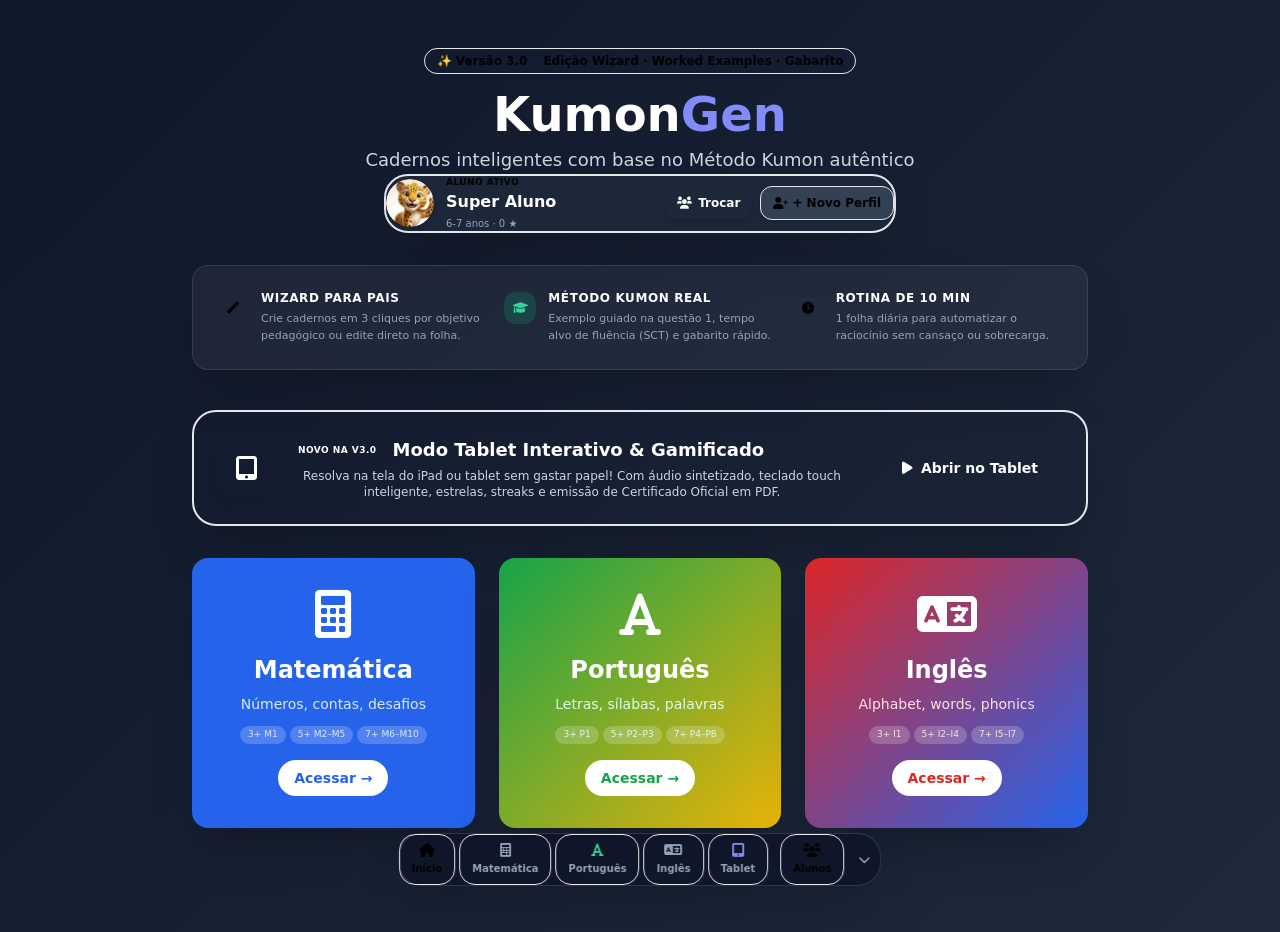
==== index.html @ 1bbf4d92 "feat(mascotes): refatoracao visual dos mascotes KumonGen com imagens fontes 3D" ====
<!DOCTYPE html>
<html lang="pt-BR">
<head>
    <meta charset="UTF-8">
    <meta name="viewport" content="width=device-width, initial-scale=1.0">
    <title>KumonGen · Início</title>
    <!-- Tailwind pré-compilado e CSS Compartilhado -->
    <link rel="stylesheet" href="tailwind.min.css">
    <link rel="stylesheet" href="kumon.css">
    <!-- Font Awesome -->
    <link rel="stylesheet" href="https://cdnjs.cloudflare.com/ajax/libs/font-awesome/6.0.0-beta3/css/all.min.css" crossorigin="anonymous" referrerpolicy="no-referrer" />
    <link rel="icon" href="favicon.svg" type="image/svg+xml">
    <link rel="manifest" href="manifest.json">
    <meta name="theme-color" content="#0f172a">
    <meta name="mobile-web-app-capable" content="yes">
    <meta name="apple-mobile-web-app-capable" content="yes">
    <meta name="apple-mobile-web-app-status-bar-style" content="black-translucent">
    <meta name="apple-mobile-web-app-title" content="KumonGen">
    <script src="student-profiles.js?v=3.9.0"></script>
    <script src="nav-dock.js?v=3.9.0"></script>
    <meta name="description" content="KumonGen — Gerador gratuito de cadernos de exercícios personalizados de Matemática, Português e Inglês para crianças. Imprima folhas A4.">
    <meta property="og:title" content="KumonGen — Cadernos de Exercícios">
    <meta property="og:description" content="Gere cadernos de exercícios personalizados de Matemática, Português e Inglês para impressão gratuita.">
    <style>
        body {
            background: linear-gradient(135deg, #0f172a 0%, #1e293b 100%);
        }
        @keyframes bounceSubtle {
            0%, 100% { transform: translateY(0); }
            50% { transform: translateY(-4px); }
        }
        .animate-bounce-subtle {
            animation: bounceSubtle 4s ease-in-out infinite;
        }
    </style>
</head>
<body class="min-h-screen flex items-center justify-center p-4 py-12">
    <div class="max-w-4xl w-full text-center">
        <div class="inline-flex items-center gap-2 px-3 py-1 rounded-full bg-indigo-500/10 border border-indigo-400/20 text-indigo-300 text-xs font-bold mb-4">
            <span>✨ Versão 3.0</span>
            <span class="w-1 h-1 rounded-full bg-indigo-400"></span>
            <span>Edição Wizard · Worked Examples · Gabarito</span>
        </div>

        <h1 class="text-5xl font-black text-white mb-2 tracking-tight">
            Kumon<span class="text-indigo-400">Gen</span>
        </h1>
        <p class="text-lg text-slate-300 mb-6 font-medium">Cadernos inteligentes com base no Método Kumon autêntico</p>

        <!-- BARRA DO ALUNO ATIVO / MULTI-PERFIS (v3.8) -->
        <div id="homeStudentCard" class="max-w-lg mx-auto mb-8 bg-slate-800/90 backdrop-blur-md border-2 border-amber-500/50 hover:border-amber-400 rounded-3xl p-3.5 flex items-center justify-between shadow-2xl transition-all">
            <div class="flex items-center gap-3 text-left min-w-0">
                <div class="w-12 h-12 rounded-full p-0.5 bg-gradient-to-tr from-amber-400 to-yellow-500 shadow-md flex-shrink-0 overflow-hidden">
                    <img id="homeStudentAvatar" src="assets/mascotes/jaguar_avatar.png" alt="Mascote" class="w-full h-full rounded-full object-cover">
                </div>
                <div class="min-w-0">
                    <span class="text-[9px] text-amber-400 font-black uppercase tracking-wider block">Aluno Ativo</span>
                    <div id="homeStudentName" class="text-base font-black text-white truncate leading-tight">Super Aluno</div>
                    <span id="homeStudentTier" class="text-[10px] text-slate-400 block mt-0.5">6-7 anos · 0 ★</span>
                </div>
            </div>
            <div class="flex items-center gap-2 flex-shrink-0">
                <button type="button" onclick="openStudentProfiles('cards')" class="px-3 py-2 bg-gradient-to-r from-amber-500 to-orange-500 hover:from-amber-600 hover:to-orange-600 text-white font-black text-xs rounded-xl shadow-md transition-all flex items-center gap-1.5 cursor-pointer active:scale-95">
                    <i class="fas fa-users"></i> Trocar
                </button>
                <button type="button" onclick="openStudentProfiles('form')" class="px-3 py-2 bg-slate-700 hover:bg-slate-600 border border-slate-600 text-amber-300 font-black text-xs rounded-xl shadow transition-all flex items-center gap-1 cursor-pointer active:scale-95" title="Criar outro perfil">
                    <i class="fas fa-user-plus"></i> + Novo Perfil
                </button>
            </div>
        </div>

        <!-- Welcome Card 3.0 -->
        <div class="max-w-3xl mx-auto mb-10 text-left">
            <div class="bg-white/5 backdrop-blur-sm rounded-2xl p-6 border border-white/10 shadow-2xl">
                <div class="grid grid-cols-1 md:grid-cols-3 gap-4">
                    <div class="flex items-start gap-3">
                        <div class="w-8 h-8 rounded-xl bg-blue-500/20 flex items-center justify-center flex-shrink-0 mt-0.5">
                            <i class="fas fa-magic text-blue-400 text-xs"></i>
                        </div>
                        <div>
                            <h2 class="text-xs font-black text-white uppercase tracking-wider">Wizard para Pais</h2>
                            <p class="text-[11px] text-slate-400 leading-relaxed mt-1">
                                Crie cadernos em 3 cliques por objetivo pedagógico ou edite direto na folha.
                            </p>
                        </div>
                    </div>

                    <div class="flex items-start gap-3">
                        <div class="w-8 h-8 rounded-xl bg-emerald-500/20 flex items-center justify-center flex-shrink-0 mt-0.5">
                            <i class="fas fa-graduation-cap text-emerald-400 text-xs"></i>
                        </div>
                        <div>
                            <h2 class="text-xs font-black text-white uppercase tracking-wider">Método Kumon Real</h2>
                            <p class="text-[11px] text-slate-400 leading-relaxed mt-1">
                                Exemplo guiado na questão 1, tempo alvo de fluência (SCT) e gabarito rápido.
                            </p>
                        </div>
                    </div>

                    <div class="flex items-start gap-3">
                        <div class="w-8 h-8 rounded-xl bg-amber-500/20 flex items-center justify-center flex-shrink-0 mt-0.5">
                            <i class="fas fa-clock text-amber-400 text-xs"></i>
                        </div>
                        <div>
                            <h2 class="text-xs font-black text-white uppercase tracking-wider">Rotina de 10 min</h2>
                            <p class="text-[11px] text-slate-400 leading-relaxed mt-1">
                                1 folha diária para automatizar o raciocínio sem cansaço ou sobrecarga.
                            </p>
                        </div>
                    </div>
                </div>
            </div>
        </div>

        <!-- BANNER MODO TABLET INTERATIVO (KUMON 3.0 FASE 2) -->
        <div class="mb-8 bg-gradient-to-r from-indigo-950/80 via-purple-950/60 to-slate-900 border-2 border-indigo-500/40 rounded-3xl p-6 shadow-2xl relative overflow-hidden flex flex-col md:flex-row items-center justify-between gap-6">
            <div class="flex items-center gap-4">
                <div class="w-14 h-14 rounded-2xl bg-gradient-to-tr from-indigo-500 to-purple-500 flex items-center justify-center text-white text-2xl shadow-lg flex-shrink-0">
                    <i class="fas fa-tablet-alt"></i>
                </div>
                <div>
                    <div class="flex items-center gap-2">
                        <span class="bg-indigo-500 text-white text-[9px] font-black uppercase tracking-wider px-2 py-0.5 rounded-full">Novo na v3.0</span>
                        <h2 class="text-lg md:text-xl font-black text-white">Modo Tablet Interativo & Gamificado</h2>
                    </div>
                    <p class="text-xs text-slate-300 mt-1 max-w-xl">
                        Resolva na tela do iPad ou tablet sem gastar papel! Com áudio sintetizado, teclado touch inteligente, estrelas, streaks e emissão de Certificado Oficial em PDF.
                    </p>
                </div>
            </div>
            <a href="tablet.html" class="flex-shrink-0 bg-gradient-to-r from-indigo-500 to-purple-600 hover:from-indigo-600 hover:to-purple-700 text-white font-black text-sm px-6 py-3.5 rounded-2xl shadow-xl transition-all transform hover:scale-105 active:scale-95 flex items-center gap-2">
                <i class="fas fa-play"></i> Abrir no Tablet
            </a>
        </div>

        <div class="grid grid-cols-1 md:grid-cols-3 gap-6">
            <!-- Matemática -->
            <a href="matematica.html" class="group bg-blue-600 hover:bg-blue-700 rounded-2xl p-8 shadow-2xl transition-all transform hover:scale-105 relative">
                <div class="flex flex-col items-center">
                    <i class="fas fa-calculator text-white text-5xl mb-4"></i>
                    <h2 class="text-2xl font-bold text-white mb-2">Matemática</h2>
                    <p class="text-blue-100 text-sm">Números, contas, desafios</p>
                    <div class="mt-3 flex flex-wrap justify-center gap-1">
                        <span class="text-[9px] bg-white/20 text-blue-100 px-2 py-0.5 rounded-full">3+ M1</span>
                        <span class="text-[9px] bg-white/20 text-blue-100 px-2 py-0.5 rounded-full">5+ M2–M5</span>
                        <span class="text-[9px] bg-white/20 text-blue-100 px-2 py-0.5 rounded-full">7+ M6–M10</span>
                    </div>
                    <span class="mt-4 inline-block bg-white text-blue-600 px-4 py-2 rounded-full text-sm font-bold group-hover:bg-blue-50">Acessar →</span>
                </div>
            </a>

            <!-- Português -->
            <a href="portugues.html" class="group bg-gradient-to-br from-green-600 to-yellow-500 hover:from-green-700 hover:to-yellow-600 rounded-2xl p-8 shadow-2xl transition-all transform hover:scale-105 relative">
                <div class="flex flex-col items-center">
                    <i class="fas fa-font text-white text-5xl mb-4"></i>
                    <h2 class="text-2xl font-bold text-white mb-2">Português</h2>
                    <p class="text-green-100 text-sm">Letras, sílabas, palavras</p>
                    <div class="mt-3 flex flex-wrap justify-center gap-1">
                        <span class="text-[9px] bg-white/20 text-green-100 px-2 py-0.5 rounded-full">3+ P1</span>
                        <span class="text-[9px] bg-white/20 text-green-100 px-2 py-0.5 rounded-full">5+ P2–P3</span>
                        <span class="text-[9px] bg-white/20 text-green-100 px-2 py-0.5 rounded-full">7+ P4–P8</span>
                    </div>
                    <span class="mt-4 inline-block bg-white text-green-600 px-4 py-2 rounded-full text-sm font-bold group-hover:bg-green-50">Acessar →</span>
                </div>
            </a>

            <!-- Inglês -->
            <a href="ingles.html" class="group bg-gradient-to-br from-red-600 to-blue-600 hover:from-red-700 hover:to-blue-700 rounded-2xl p-8 shadow-2xl transition-all transform hover:scale-105 relative">
                <div class="flex flex-col items-center">
                    <i class="fas fa-language text-white text-5xl mb-4"></i>
                    <h2 class="text-2xl font-bold text-white mb-2">Inglês</h2>
                    <p class="text-red-100 text-sm">Alphabet, words, phonics</p>
                    <div class="mt-3 flex flex-wrap justify-center gap-1">
                        <span class="text-[9px] bg-white/20 text-red-100 px-2 py-0.5 rounded-full">3+ I1</span>
                        <span class="text-[9px] bg-white/20 text-red-100 px-2 py-0.5 rounded-full">5+ I2–I4</span>
                        <span class="text-[9px] bg-white/20 text-red-100 px-2 py-0.5 rounded-full">7+ I5–I7</span>
                    </div>
                    <span class="mt-4 inline-block bg-white text-red-600 px-4 py-2 rounded-full text-sm font-bold group-hover:bg-red-50">Acessar →</span>
                </div>
            </a>
        </div>

        <div class="mt-10 flex items-center justify-center gap-4 text-slate-500 text-xs">
            <a href="https://www.paypal.com/donate/?hosted_button_id=33K7CJ2EQELNU" target="_blank" rel="noopener noreferrer" class="inline-flex items-center gap-1 text-pink-400/60 hover:text-pink-300 transition-colors" title="Apoie este projeto">
                <i class="fas fa-heart text-[10px]"></i> Apoiar
            </a>
            <span class="text-slate-700">·</span>
            <span>By Dr. Dario Hart — Free Use 2026</span>
        </div>
    </div>
<script>
function openStudentProfiles(initialView) {
    if (window.StudentProfileEngine) {
        window.StudentProfileEngine.showProfileModal({
            initialView: initialView || 'cards',
            onSelect: updateHomeProfile
        });
    } else {
        alert('Carregando sistema de perfis, por favor tente novamente em alguns instantes.');
    }
}

function updateHomeProfile() {
    try {
        if (!window.StudentProfileEngine) return;
        const student = window.StudentProfileEngine.getActive();
        if (!student) return;
        const nameEl = document.getElementById('homeStudentName');
        const avatarEl = document.getElementById('homeStudentAvatar');
        const tierEl = document.getElementById('homeStudentTier');
        if (nameEl) nameEl.innerText = student.name || 'Super Aluno';
        if (avatarEl) {
            const m = window.StudentProfileEngine.MASCOTS[student.mascot] || window.StudentProfileEngine.MASCOTS.jaguar;
            avatarEl.src = m.avatar;
        }
        if (tierEl) {
            const age = window.StudentProfileEngine.AGE_TIERS[student.ageTier] || window.StudentProfileEngine.AGE_TIERS.age_6_7;
            const stars = (student.gamification && student.gamification.stars) || 0;
            tierEl.innerText = `${(age && age.label) || '6-7 anos'} · ${stars} ★`;
        }
    } catch (e) {
        console.warn('[updateHomeProfile] Falha silenciosa:', e);
    }
}
updateHomeProfile();
window.addEventListener('DOMContentLoaded', updateHomeProfile);
window.addEventListener('kumongen:student_changed', updateHomeProfile);

if ('serviceWorker' in navigator) {
  window.addEventListener('load', () => {
    navigator.serviceWorker.register('./sw.js')
      .then(reg => {
        console.log('[KumonGen] SW registrado:', reg.scope);
        reg.update();
      })
      .catch(err => console.error('[KumonGen] SW falhou:', err));
  });
}
</script>
</body>
</html>
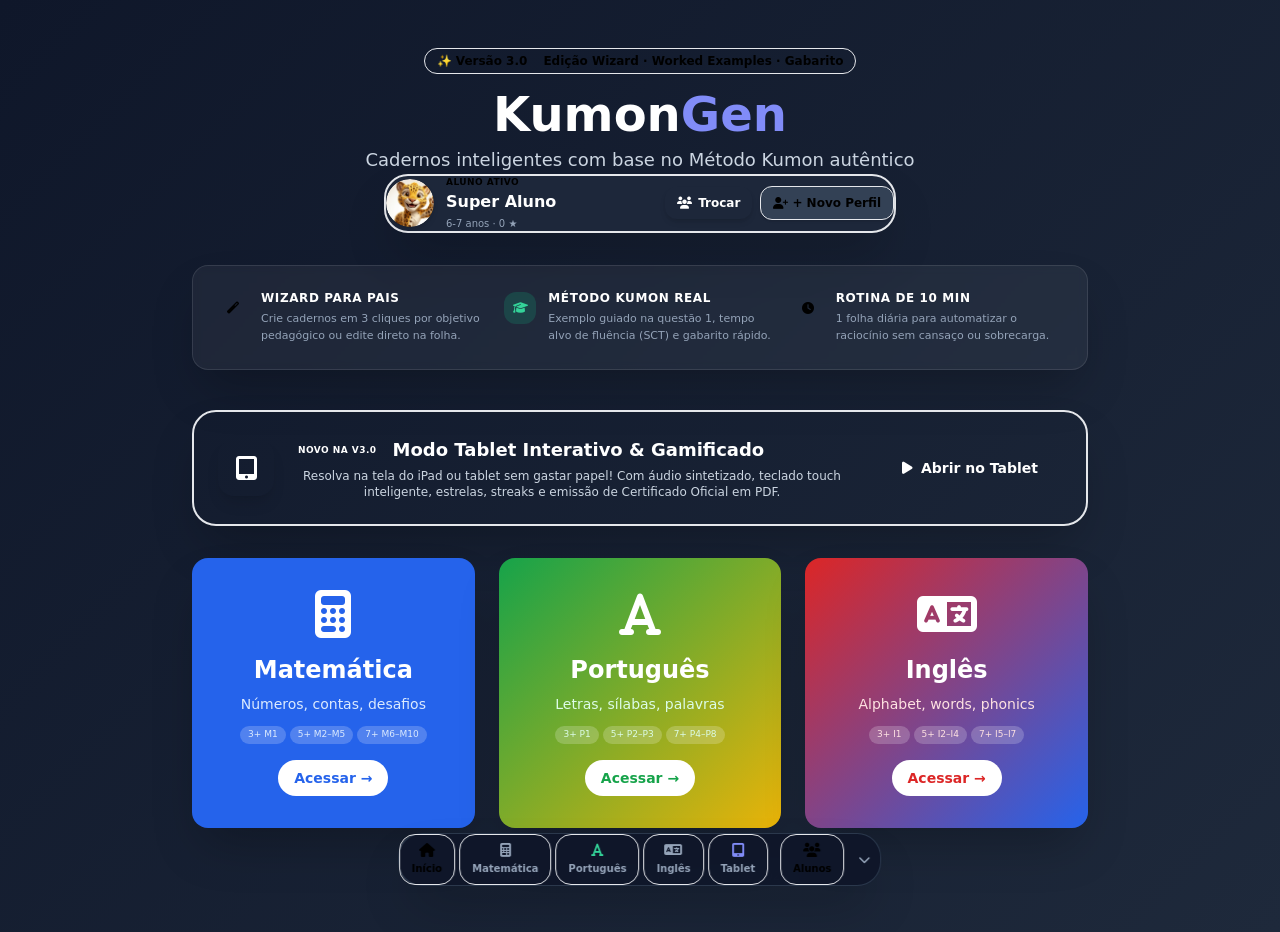
==== commit 84cf09fe: "feat(security-007): hardening Blue Team completo (SafeStorage global com quarentena, escapeHtml univ" ====
--- a/index.html
+++ b/index.html
@@ -7,8 +7,8 @@
     <!-- Tailwind pré-compilado e CSS Compartilhado -->
     <link rel="stylesheet" href="tailwind.min.css">
     <link rel="stylesheet" href="kumon.css">
-    <!-- Font Awesome -->
-    <link rel="stylesheet" href="https://cdnjs.cloudflare.com/ajax/libs/font-awesome/6.0.0-beta3/css/all.min.css" crossorigin="anonymous" referrerpolicy="no-referrer" />
+    <!-- Font Awesome 6.5.1 com SRI -->
+    <link rel="stylesheet" href="https://cdnjs.cloudflare.com/ajax/libs/font-awesome/6.5.1/css/all.min.css" integrity="sha512-DTOQO9RWCH3ppGqcWaEA1BIZOC6xxalwEsw9c2QQeAIftl+Vegovlnee1c9QX4TctnWMn13TZye+giMm8e2LwA==" crossorigin="anonymous" referrerpolicy="no-referrer" />
     <link rel="icon" href="favicon.svg" type="image/svg+xml">
     <link rel="manifest" href="manifest.json">
     <meta name="theme-color" content="#0f172a">
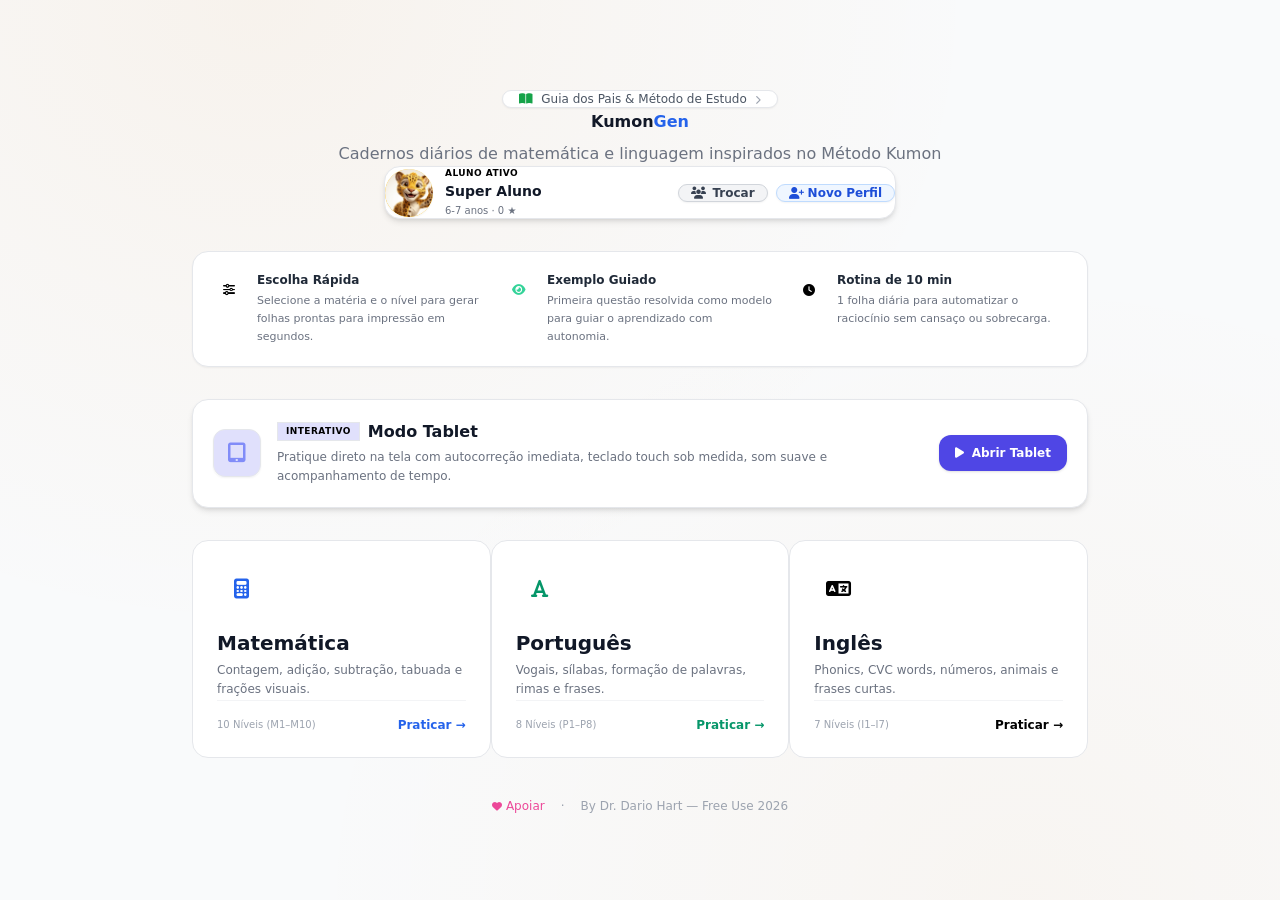
==== commit 2486bfdf: "feat(tablet): redesign por mascote, wizard de abertura, novo fim de rodada e audio robusto - Theming" ====
--- a/index.html
+++ b/index.html
@@ -10,100 +10,106 @@
     <!-- Font Awesome 6.5.1 com SRI -->
     <link rel="stylesheet" href="https://cdnjs.cloudflare.com/ajax/libs/font-awesome/6.5.1/css/all.min.css" integrity="sha512-DTOQO9RWCH3ppGqcWaEA1BIZOC6xxalwEsw9c2QQeAIftl+Vegovlnee1c9QX4TctnWMn13TZye+giMm8e2LwA==" crossorigin="anonymous" referrerpolicy="no-referrer" />
     <link rel="icon" href="favicon.svg" type="image/svg+xml">
+    <link rel="apple-touch-icon" href="apple-touch-icon.png">
     <link rel="manifest" href="manifest.json">
-    <meta name="theme-color" content="#0f172a">
+    <meta name="theme-color" content="#f9fafb">
     <meta name="mobile-web-app-capable" content="yes">
     <meta name="apple-mobile-web-app-capable" content="yes">
     <meta name="apple-mobile-web-app-status-bar-style" content="black-translucent">
     <meta name="apple-mobile-web-app-title" content="KumonGen">
     <script src="student-profiles.js?v=3.9.0"></script>
-    <script src="nav-dock.js?v=3.9.0"></script>
-    <meta name="description" content="KumonGen — Gerador gratuito de cadernos de exercícios personalizados de Matemática, Português e Inglês para crianças. Imprima folhas A4.">
+    <script src="parent-guide.js?v=4.3.0"></script>
+    
+    <script src="pwa-manager.js?v=4.2.0"></script>
+    <meta name="description" content="KumonGen — Cadernos diários de exercícios de Matemática, Português e Inglês inspirados no Método Kumon. Imprima folhas A4 ou treine no tablet.">
     <meta property="og:title" content="KumonGen — Cadernos de Exercícios">
-    <meta property="og:description" content="Gere cadernos de exercícios personalizados de Matemática, Português e Inglês para impressão gratuita.">
+    <meta property="og:description" content="Gere cadernos de exercícios de Matemática, Português e Inglês para impressão ou resolução interativa.">
     <style>
         body {
-            background: linear-gradient(135deg, #0f172a 0%, #1e293b 100%);
-        }
-        @keyframes bounceSubtle {
-            0%, 100% { transform: translateY(0); }
-            50% { transform: translateY(-4px); }
-        }
-        .animate-bounce-subtle {
-            animation: bounceSubtle 4s ease-in-out infinite;
+            background: var(--body-bg);
+            background-image: radial-gradient(at 20% 0%, rgba(var(--accent-rgb), 0.06) 0px, transparent 50%),
+                              radial-gradient(at 80% 100%, rgba(var(--accent-rgb), 0.04) 0px, transparent 50%);
+        }
+        @keyframes fadeInScale {
+            from { opacity: 0; transform: scale(0.98); }
+            to { opacity: 1; transform: scale(1); }
+        }
+        .animate-fade-in {
+            animation: fadeInScale 0.2s ease-out forwards;
         }
     </style>
 </head>
-<body class="min-h-screen flex items-center justify-center p-4 py-12">
+<body class="min-h-screen flex items-center justify-center p-4 py-12 theme-jaguar">
     <div class="max-w-4xl w-full text-center">
-        <div class="inline-flex items-center gap-2 px-3 py-1 rounded-full bg-indigo-500/10 border border-indigo-400/20 text-indigo-300 text-xs font-bold mb-4">
-            <span>✨ Versão 3.0</span>
-            <span class="w-1 h-1 rounded-full bg-indigo-400"></span>
-            <span>Edição Wizard · Worked Examples · Gabarito</span>
-        </div>
-
-        <h1 class="text-5xl font-black text-white mb-2 tracking-tight">
-            Kumon<span class="text-indigo-400">Gen</span>
+        <!-- Gatilho do Guia dos Pais (Moderno & Minimalista) -->
+        <button type="button" onclick="if(window.KumonParentGuide)window.KumonParentGuide.open()" class="inline-flex items-center gap-2 px-4 py-1.5 rounded-full bg-white hover:bg-gray-50 border border-gray-200 text-gray-600 hover:text-gray-900 text-xs font-semibold mb-5 transition-all cursor-pointer shadow-sm active:scale-95" title="Abrir Manual dos Pais e Metodologia">
+            <i class="fas fa-book-open text-green-600 text-xs"></i>
+            <span>Guia dos Pais & Método de Estudo</span>
+            <i class="fas fa-chevron-right text-[9px] text-gray-400"></i>
+        </button>
+
+        <h1 class="text-4xl sm:text-5xl font-black text-gray-900 mb-2 tracking-tight">
+            Kumon<span class="text-blue-600">Gen</span>
         </h1>
-        <p class="text-lg text-slate-300 mb-6 font-medium">Cadernos inteligentes com base no Método Kumon autêntico</p>
-
-        <!-- BARRA DO ALUNO ATIVO / MULTI-PERFIS (v3.8) -->
-        <div id="homeStudentCard" class="max-w-lg mx-auto mb-8 bg-slate-800/90 backdrop-blur-md border-2 border-amber-500/50 hover:border-amber-400 rounded-3xl p-3.5 flex items-center justify-between shadow-2xl transition-all">
+        <p class="text-base sm:text-lg text-gray-500 mb-7 font-normal">Cadernos diários de matemática e linguagem inspirados no Método Kumon</p>
+
+        <!-- BARRA DO ALUNO ATIVO / MULTI-PERFIS -->
+        <div id="homeStudentCard" class="max-w-lg mx-auto mb-8 bg-white border border-gray-200 hover:border-gray-300 rounded-2xl p-3.5 flex items-center justify-between shadow-md transition-all">
             <div class="flex items-center gap-3 text-left min-w-0">
-                <div class="w-12 h-12 rounded-full p-0.5 bg-gradient-to-tr from-amber-400 to-yellow-500 shadow-md flex-shrink-0 overflow-hidden">
+                <div class="w-12 h-12 rounded-full p-0.5 shadow-sm flex-shrink-0 overflow-hidden" style="background: linear-gradient(to top right, var(--accent-ring-from, #fbbf24), var(--accent-ring-to, #eab308));">
                     <img id="homeStudentAvatar" src="assets/mascotes/jaguar_avatar.png" alt="Mascote" class="w-full h-full rounded-full object-cover">
                 </div>
                 <div class="min-w-0">
-                    <span class="text-[9px] text-amber-400 font-black uppercase tracking-wider block">Aluno Ativo</span>
-                    <div id="homeStudentName" class="text-base font-black text-white truncate leading-tight">Super Aluno</div>
-                    <span id="homeStudentTier" class="text-[10px] text-slate-400 block mt-0.5">6-7 anos · 0 ★</span>
+                    <span class="text-[9px] text-amber-400/90 font-bold uppercase tracking-wider block">Aluno Ativo</span>
+                    <div id="homeStudentName" class="text-sm font-bold text-gray-900 truncate leading-tight">Aluno</div>
+                    <span id="homeStudentTier" class="text-[10px] text-gray-500 block mt-0.5">6-7 anos · 0 ★</span>
                 </div>
             </div>
             <div class="flex items-center gap-2 flex-shrink-0">
-                <button type="button" onclick="openStudentProfiles('cards')" class="px-3 py-2 bg-gradient-to-r from-amber-500 to-orange-500 hover:from-amber-600 hover:to-orange-600 text-white font-black text-xs rounded-xl shadow-md transition-all flex items-center gap-1.5 cursor-pointer active:scale-95">
-                    <i class="fas fa-users"></i> Trocar
+                <button type="button" onclick="openStudentProfiles('cards')" class="px-3 py-1.5 bg-gray-100 hover:bg-gray-200 border border-gray-300 text-gray-700 font-bold text-xs rounded-xl shadow-sm transition-all flex items-center gap-1.5 cursor-pointer active:scale-95">
+                    <i class="fas fa-users text-amber-400"></i> Trocar
                 </button>
-                <button type="button" onclick="openStudentProfiles('form')" class="px-3 py-2 bg-slate-700 hover:bg-slate-600 border border-slate-600 text-amber-300 font-black text-xs rounded-xl shadow transition-all flex items-center gap-1 cursor-pointer active:scale-95" title="Criar outro perfil">
-                    <i class="fas fa-user-plus"></i> + Novo Perfil
+                <button type="button" onclick="openStudentProfiles('form')" class="px-3 py-1.5 bg-blue-50 hover:bg-blue-100 border border-blue-200 text-blue-700 font-bold text-xs rounded-xl shadow-sm transition-all flex items-center gap-1 cursor-pointer active:scale-95" title="Criar outro perfil">
+                    <i class="fas fa-user-plus"></i> Novo Perfil
                 </button>
             </div>
         </div>
 
-        <!-- Welcome Card 3.0 -->
-        <div class="max-w-3xl mx-auto mb-10 text-left">
-            <div class="bg-white/5 backdrop-blur-sm rounded-2xl p-6 border border-white/10 shadow-2xl">
+        <!-- Três Pilares Kumon (Cards Informativos Sóbrios) -->
+        <div class="max-w-3xl mx-auto mb-8 text-left">
+            <div class="bg-white rounded-2xl p-5 border border-gray-200 shadow-sm">
                 <div class="grid grid-cols-1 md:grid-cols-3 gap-4">
                     <div class="flex items-start gap-3">
-                        <div class="w-8 h-8 rounded-xl bg-blue-500/20 flex items-center justify-center flex-shrink-0 mt-0.5">
-                            <i class="fas fa-magic text-blue-400 text-xs"></i>
+                        <div class="w-8 h-8 rounded-xl bg-blue-500/10 text-blue-400 flex items-center justify-center flex-shrink-0 mt-0.5">
+                            <i class="fas fa-sliders-h text-xs"></i>
                         </div>
                         <div>
-                            <h2 class="text-xs font-black text-white uppercase tracking-wider">Wizard para Pais</h2>
-                            <p class="text-[11px] text-slate-400 leading-relaxed mt-1">
-                                Crie cadernos em 3 cliques por objetivo pedagógico ou edite direto na folha.
+                            <h2 class="text-xs font-bold text-gray-800 tracking-wide">Escolha Rápida</h2>
+                            <p class="text-[11px] text-gray-500 leading-relaxed mt-1">
+                                Selecione a matéria e o nível para gerar folhas prontas para impressão em segundos.
                             </p>
                         </div>
                     </div>
 
                     <div class="flex items-start gap-3">
-                        <div class="w-8 h-8 rounded-xl bg-emerald-500/20 flex items-center justify-center flex-shrink-0 mt-0.5">
-                            <i class="fas fa-graduation-cap text-emerald-400 text-xs"></i>
+                        <div class="w-8 h-8 rounded-xl bg-emerald-500/10 text-emerald-400 flex items-center justify-center flex-shrink-0 mt-0.5">
+                            <i class="fas fa-eye text-xs"></i>
                         </div>
                         <div>
-                            <h2 class="text-xs font-black text-white uppercase tracking-wider">Método Kumon Real</h2>
-                            <p class="text-[11px] text-slate-400 leading-relaxed mt-1">
-                                Exemplo guiado na questão 1, tempo alvo de fluência (SCT) e gabarito rápido.
+                            <h2 class="text-xs font-bold text-gray-800 tracking-wide">Exemplo Guiado</h2>
+                            <p class="text-[11px] text-gray-500 leading-relaxed mt-1">
+                                Primeira questão resolvida como modelo para guiar o aprendizado com autonomia.
                             </p>
                         </div>
                     </div>
 
                     <div class="flex items-start gap-3">
-                        <div class="w-8 h-8 rounded-xl bg-amber-500/20 flex items-center justify-center flex-shrink-0 mt-0.5">
-                            <i class="fas fa-clock text-amber-400 text-xs"></i>
+                        <div class="w-8 h-8 rounded-xl bg-amber-500/10 text-amber-400 flex items-center justify-center flex-shrink-0 mt-0.5">
+                            <i class="fas fa-clock text-xs"></i>
                         </div>
                         <div>
-                            <h2 class="text-xs font-black text-white uppercase tracking-wider">Rotina de 10 min</h2>
-                            <p class="text-[11px] text-slate-400 leading-relaxed mt-1">
+                            <h2 class="text-xs font-bold text-gray-800 tracking-wide">Rotina de 10 min</h2>
+                            <p class="text-[11px] text-gray-500 leading-relaxed mt-1">
                                 1 folha diária para automatizar o raciocínio sem cansaço ou sobrecarga.
                             </p>
                         </div>
@@ -112,79 +118,88 @@
             </div>
         </div>
 
-        <!-- BANNER MODO TABLET INTERATIVO (KUMON 3.0 FASE 2) -->
-        <div class="mb-8 bg-gradient-to-r from-indigo-950/80 via-purple-950/60 to-slate-900 border-2 border-indigo-500/40 rounded-3xl p-6 shadow-2xl relative overflow-hidden flex flex-col md:flex-row items-center justify-between gap-6">
+        <!-- BANNER MODO TABLET (Clean Dark Mode) -->
+        <div class="mb-8 bg-white border border-gray-200 hover:border-indigo-300 rounded-2xl p-5 shadow-md relative overflow-hidden flex flex-col md:flex-row items-center justify-between gap-5 text-left">
             <div class="flex items-center gap-4">
-                <div class="w-14 h-14 rounded-2xl bg-gradient-to-tr from-indigo-500 to-purple-500 flex items-center justify-center text-white text-2xl shadow-lg flex-shrink-0">
+                <div class="w-12 h-12 rounded-xl bg-indigo-500/20 text-indigo-400 border border-indigo-500/30 flex items-center justify-center text-xl shadow-sm flex-shrink-0">
                     <i class="fas fa-tablet-alt"></i>
                 </div>
                 <div>
                     <div class="flex items-center gap-2">
-                        <span class="bg-indigo-500 text-white text-[9px] font-black uppercase tracking-wider px-2 py-0.5 rounded-full">Novo na v3.0</span>
-                        <h2 class="text-lg md:text-xl font-black text-white">Modo Tablet Interativo & Gamificado</h2>
-                    </div>
-                    <p class="text-xs text-slate-300 mt-1 max-w-xl">
-                        Resolva na tela do iPad ou tablet sem gastar papel! Com áudio sintetizado, teclado touch inteligente, estrelas, streaks e emissão de Certificado Oficial em PDF.
+                        <span class="bg-indigo-500/20 text-indigo-300 border border-indigo-500/30 text-[9px] font-bold uppercase tracking-wider px-2 py-0.5 rounded-md">Interativo</span>
+                        <h2 class="text-base font-bold text-gray-900">Modo Tablet</h2>
+                    </div>
+                    <p class="text-xs text-gray-500 mt-1 max-w-xl leading-relaxed">
+                        Pratique direto na tela com autocorreção imediata, teclado touch sob medida, som suave e acompanhamento de tempo.
                     </p>
                 </div>
             </div>
-            <a href="tablet.html" class="flex-shrink-0 bg-gradient-to-r from-indigo-500 to-purple-600 hover:from-indigo-600 hover:to-purple-700 text-white font-black text-sm px-6 py-3.5 rounded-2xl shadow-xl transition-all transform hover:scale-105 active:scale-95 flex items-center gap-2">
-                <i class="fas fa-play"></i> Abrir no Tablet
-            </a>
-        </div>
-
-        <div class="grid grid-cols-1 md:grid-cols-3 gap-6">
+            <div class="flex items-center gap-2.5 flex-shrink-0">
+                <button id="pwaInstallBtn" type="button" class="pwa-install-btn hidden bg-gray-100 hover:bg-gray-200 text-gray-700 border border-gray-300 font-bold text-xs px-3.5 py-2.5 rounded-xl shadow transition-all flex items-center gap-2 cursor-pointer active:scale-95" title="Instalar aplicativo no seu dispositivo">
+                    <i class="fas fa-download text-amber-400"></i> <span class="hidden sm:inline">Instalar App</span>
+                </button>
+                <a href="tablet.html" class="bg-indigo-600 hover:bg-indigo-500 text-white font-bold text-xs px-4 py-2.5 rounded-xl shadow transition-all flex items-center gap-2 active:scale-95" style="text-decoration:none;">
+                    <i class="fas fa-play"></i> Abrir Tablet
+                </a>
+            </div>
+        </div>
+
+        <!-- CARDS DAS TRÊS DISCIPLINAS (Elegância Minimalista) -->
+        <div class="grid grid-cols-1 md:grid-cols-3 gap-5">
             <!-- Matemática -->
-            <a href="matematica.html" class="group bg-blue-600 hover:bg-blue-700 rounded-2xl p-8 shadow-2xl transition-all transform hover:scale-105 relative">
-                <div class="flex flex-col items-center">
-                    <i class="fas fa-calculator text-white text-5xl mb-4"></i>
-                    <h2 class="text-2xl font-bold text-white mb-2">Matemática</h2>
-                    <p class="text-blue-100 text-sm">Números, contas, desafios</p>
-                    <div class="mt-3 flex flex-wrap justify-center gap-1">
-                        <span class="text-[9px] bg-white/20 text-blue-100 px-2 py-0.5 rounded-full">3+ M1</span>
-                        <span class="text-[9px] bg-white/20 text-blue-100 px-2 py-0.5 rounded-full">5+ M2–M5</span>
-                        <span class="text-[9px] bg-white/20 text-blue-100 px-2 py-0.5 rounded-full">7+ M6–M10</span>
-                    </div>
-                    <span class="mt-4 inline-block bg-white text-blue-600 px-4 py-2 rounded-full text-sm font-bold group-hover:bg-blue-50">Acessar →</span>
+            <a href="matematica.html" class="group bg-white hover:bg-gray-50 border border-gray-200 hover:shadow-lg rounded-2xl p-6 transition-all duration-200 flex flex-col justify-between text-left relative overflow-hidden" style="text-decoration:none;">
+                <div class="absolute top-0 right-0 w-24 h-24 bg-blue-500/5 rounded-full blur-2xl pointer-events-none"></div>
+                <div>
+                    <div class="w-12 h-12 rounded-xl bg-blue-500/10 text-blue-600 flex items-center justify-center text-xl mb-4 group-hover:scale-105 transition-transform">
+                        <i class="fas fa-calculator"></i>
+                    </div>
+                    <h2 class="text-xl font-bold text-gray-900 mb-1">Matemática</h2>
+                    <p class="text-gray-500 text-xs leading-relaxed">Contagem, adição, subtração, tabuada e frações visuais.</p>
+                </div>
+                <div class="mt-6 pt-4 border-t border-gray-100 flex items-center justify-between">
+                    <span class="text-[10px] font-semibold text-gray-400">10 Níveis (M1–M10)</span>
+                    <span class="text-xs font-bold text-blue-600 group-hover:translate-x-0.5 transition-transform">Praticar →</span>
                 </div>
             </a>
 
             <!-- Português -->
-            <a href="portugues.html" class="group bg-gradient-to-br from-green-600 to-yellow-500 hover:from-green-700 hover:to-yellow-600 rounded-2xl p-8 shadow-2xl transition-all transform hover:scale-105 relative">
-                <div class="flex flex-col items-center">
-                    <i class="fas fa-font text-white text-5xl mb-4"></i>
-                    <h2 class="text-2xl font-bold text-white mb-2">Português</h2>
-                    <p class="text-green-100 text-sm">Letras, sílabas, palavras</p>
-                    <div class="mt-3 flex flex-wrap justify-center gap-1">
-                        <span class="text-[9px] bg-white/20 text-green-100 px-2 py-0.5 rounded-full">3+ P1</span>
-                        <span class="text-[9px] bg-white/20 text-green-100 px-2 py-0.5 rounded-full">5+ P2–P3</span>
-                        <span class="text-[9px] bg-white/20 text-green-100 px-2 py-0.5 rounded-full">7+ P4–P8</span>
-                    </div>
-                    <span class="mt-4 inline-block bg-white text-green-600 px-4 py-2 rounded-full text-sm font-bold group-hover:bg-green-50">Acessar →</span>
+            <a href="portugues.html" class="group bg-white hover:bg-gray-50 border border-gray-200 hover:shadow-lg rounded-2xl p-6 transition-all duration-200 flex flex-col justify-between text-left relative overflow-hidden" style="text-decoration:none;">
+                <div class="absolute top-0 right-0 w-24 h-24 bg-emerald-500/5 rounded-full blur-2xl pointer-events-none"></div>
+                <div>
+                    <div class="w-12 h-12 rounded-xl bg-emerald-500/10 text-emerald-600 flex items-center justify-center text-xl mb-4 group-hover:scale-105 transition-transform">
+                        <i class="fas fa-font"></i>
+                    </div>
+                    <h2 class="text-xl font-bold text-gray-900 mb-1">Português</h2>
+                    <p class="text-gray-500 text-xs leading-relaxed">Vogais, sílabas, formação de palavras, rimas e frases.</p>
+                </div>
+                <div class="mt-6 pt-4 border-t border-gray-100 flex items-center justify-between">
+                    <span class="text-[10px] font-semibold text-gray-400">8 Níveis (P1–P8)</span>
+                    <span class="text-xs font-bold text-emerald-600 group-hover:translate-x-0.5 transition-transform">Praticar →</span>
                 </div>
             </a>
 
             <!-- Inglês -->
-            <a href="ingles.html" class="group bg-gradient-to-br from-red-600 to-blue-600 hover:from-red-700 hover:to-blue-700 rounded-2xl p-8 shadow-2xl transition-all transform hover:scale-105 relative">
-                <div class="flex flex-col items-center">
-                    <i class="fas fa-language text-white text-5xl mb-4"></i>
-                    <h2 class="text-2xl font-bold text-white mb-2">Inglês</h2>
-                    <p class="text-red-100 text-sm">Alphabet, words, phonics</p>
-                    <div class="mt-3 flex flex-wrap justify-center gap-1">
-                        <span class="text-[9px] bg-white/20 text-red-100 px-2 py-0.5 rounded-full">3+ I1</span>
-                        <span class="text-[9px] bg-white/20 text-red-100 px-2 py-0.5 rounded-full">5+ I2–I4</span>
-                        <span class="text-[9px] bg-white/20 text-red-100 px-2 py-0.5 rounded-full">7+ I5–I7</span>
-                    </div>
-                    <span class="mt-4 inline-block bg-white text-red-600 px-4 py-2 rounded-full text-sm font-bold group-hover:bg-red-50">Acessar →</span>
-                </div>
-            </a>
-        </div>
-
-        <div class="mt-10 flex items-center justify-center gap-4 text-slate-500 text-xs">
-            <a href="https://www.paypal.com/donate/?hosted_button_id=33K7CJ2EQELNU" target="_blank" rel="noopener noreferrer" class="inline-flex items-center gap-1 text-pink-400/60 hover:text-pink-300 transition-colors" title="Apoie este projeto">
+            <a href="ingles.html" class="group bg-white hover:bg-gray-50 border border-gray-200 hover:shadow-lg rounded-2xl p-6 transition-all duration-200 flex flex-col justify-between text-left relative overflow-hidden" style="text-decoration:none;">
+                <div class="absolute top-0 right-0 w-24 h-24 bg-indigo-500/5 rounded-full blur-2xl pointer-events-none"></div>
+                <div>
+                    <div class="w-12 h-12 rounded-xl bg-indigo-500/10 text-indigo-600 flex items-center justify-center text-xl mb-4 group-hover:scale-105 transition-transform">
+                        <i class="fas fa-language"></i>
+                    </div>
+                    <h2 class="text-xl font-bold text-gray-900 mb-1">Inglês</h2>
+                    <p class="text-gray-500 text-xs leading-relaxed">Phonics, CVC words, números, animais e frases curtas.</p>
+                </div>
+                <div class="mt-6 pt-4 border-t border-gray-100 flex items-center justify-between">
+                    <span class="text-[10px] font-semibold text-gray-400">7 Níveis (I1–I7)</span>
+                    <span class="text-xs font-bold text-indigo-600 group-hover:translate-x-0.5 transition-transform">Praticar →</span>
+                </div>
+            </a>
+        </div>
+
+        <div class="mt-10 flex items-center justify-center gap-4 text-gray-400 text-xs">
+            <a href="https://www.paypal.com/donate/?hosted_button_id=33K7CJ2EQELNU" target="_blank" rel="noopener noreferrer" class="inline-flex items-center gap-1 text-pink-500 hover:text-pink-600 transition-colors" title="Apoie este projeto">
                 <i class="fas fa-heart text-[10px]"></i> Apoiar
             </a>
-            <span class="text-slate-700">·</span>
+            <span class="text-gray-300">·</span>
             <span>By Dr. Dario Hart — Free Use 2026</span>
         </div>
     </div>
@@ -218,6 +233,10 @@
             const stars = (student.gamification && student.gamification.stars) || 0;
             tierEl.innerText = `${(age && age.label) || '6-7 anos'} · ${stars} ★`;
         }
+
+        // Aplica tema do mascote na index
+        const mascotId = student.mascot || 'jaguar';
+        document.body.className = document.body.className.replace(/theme-\w+/g, '') + ' theme-' + mascotId;
     } catch (e) {
         console.warn('[updateHomeProfile] Falha silenciosa:', e);
     }
--- a/kumon.css
+++ b/kumon.css
@@ -0,0 +1,833 @@
+/* kumon.css — Estilos compartilhados do KumonGen (A4, exercícios, sidebar, responsivo) */
+
+/* ===========================================
+   MASCOT THEME SYSTEM — CSS Custom Properties
+   Paletas dinâmicas por mascote ativo.
+   Jade(jaguar)=Amarelo, Capi(capivara)=Laranja,
+   Finho(golfinho)=Azul, Lango(calango)=Verde.
+   =========================================== */
+:root,
+body.theme-jaguar {
+  --accent: #d97706;
+  --accent-dark: #92400e;
+  --accent-light: #fef3c7;
+  --accent-bg: #fffbeb;
+  --accent-rgb: 217, 119, 6;
+  --accent-ring-from: #fbbf24;
+  --accent-ring-to: #fde68a;
+  --header-bg: #ffffff;
+  --header-border: #e5e7eb;
+  --body-bg: #f9fafb;
+  --body-bg-tint: #fffbeb;
+  --text-primary: #1f2937;
+  --text-secondary: #6b7280;
+  --text-muted: #9ca3af;
+  --card-bg: #ffffff;
+  --card-border: #e5e7eb;
+  --keypad-bg: #92400e;
+  --keypad-hover: #78350f;
+  --keypad-text: #ffffff;
+  --keypad-border: rgba(255,255,255,0.18);
+  --keypad-active-bg: var(--accent);
+  --badge-bg: rgba(217, 119, 6, 0.12);
+  --badge-border: rgba(217, 119, 6, 0.3);
+  --badge-text: #92400e;
+  --progress-bar: var(--accent);
+  --modal-overlay: rgba(0, 0, 0, 0.45);
+  --modal-bg: #ffffff;
+  --modal-border: #e5e7eb;
+  --btn-secondary-bg: #f3f4f6;
+  --btn-secondary-text: #374151;
+  --btn-secondary-border: #d1d5db;
+  --confirm-bg: #059669;
+  --confirm-text: #ffffff;
+}
+
+body.theme-capivara {
+  --accent: #ea580c;
+  --accent-dark: #9a3412;
+  --accent-light: #fed7aa;
+  --accent-bg: #fff7ed;
+  --accent-rgb: 234, 88, 12;
+  --accent-ring-from: #f97316;
+  --accent-ring-to: #fdba74;
+  --body-bg-tint: #fff7ed;
+  --keypad-bg: #9a3412;
+  --keypad-hover: #7c2d12;
+  --keypad-active-bg: var(--accent);
+  --badge-bg: rgba(234, 88, 12, 0.12);
+  --badge-border: rgba(234, 88, 12, 0.3);
+  --badge-text: #9a3412;
+}
+
+body.theme-golfinho {
+  --accent: #2563eb;
+  --accent-dark: #1e3a5f;
+  --accent-light: #dbeafe;
+  --accent-bg: #eff6ff;
+  --accent-rgb: 37, 99, 235;
+  --accent-ring-from: #3b82f6;
+  --accent-ring-to: #93c5fd;
+  --body-bg-tint: #eff6ff;
+  --keypad-bg: #1e3a5f;
+  --keypad-hover: #1e3050;
+  --keypad-active-bg: var(--accent);
+  --badge-bg: rgba(37, 99, 235, 0.12);
+  --badge-border: rgba(37, 99, 235, 0.3);
+  --badge-text: #1e3a5f;
+}
+
+body.theme-calango {
+  --accent: #059669;
+  --accent-dark: #064e3b;
+  --accent-light: #d1fae5;
+  --accent-bg: #ecfdf5;
+  --accent-rgb: 5, 150, 105;
+  --accent-ring-from: #10b981;
+  --accent-ring-to: #6ee7b7;
+  --body-bg-tint: #ecfdf5;
+  --keypad-bg: #064e3b;
+  --keypad-hover: #053f30;
+  --keypad-active-bg: var(--accent);
+  --badge-bg: rgba(5, 150, 105, 0.12);
+  --badge-border: rgba(5, 150, 105, 0.3);
+  --badge-text: #064e3b;
+}
+
+/* Utilitários do tema */
+.theme-accent-bg { background-color: var(--accent) !important; }
+.theme-accent-text { color: var(--accent) !important; }
+.theme-accent-dark-text { color: var(--accent-dark) !important; }
+.theme-accent-border { border-color: var(--accent) !important; }
+.theme-body-bg { background-color: var(--body-bg) !important; }
+.theme-card { background-color: var(--card-bg); border: 1px solid var(--card-border); }
+.theme-header {
+  background-color: var(--header-bg);
+  border-bottom: 1px solid var(--header-border);
+}
+.theme-badge {
+  background-color: var(--badge-bg);
+  border: 1px solid var(--badge-border);
+  color: var(--badge-text);
+}
+.theme-ring {
+  background: linear-gradient(135deg, var(--accent-ring-from), var(--accent-ring-to));
+}
+.theme-keypad-btn {
+  background-color: var(--keypad-bg);
+  color: var(--keypad-text);
+  border: 1px solid var(--keypad-border);
+}
+.theme-keypad-btn:hover {
+  background-color: var(--keypad-hover);
+}
+.theme-keypad-btn:active {
+  background-color: var(--keypad-active-bg);
+  transform: scale(0.92);
+  box-shadow: 0 0 12px rgba(var(--accent-rgb), 0.5);
+}
+.theme-modal-overlay {
+  background: var(--modal-overlay);
+  backdrop-filter: blur(6px);
+  -webkit-backdrop-filter: blur(6px);
+}
+.theme-modal {
+  background: var(--modal-bg);
+  border: 1px solid var(--modal-border);
+  color: var(--text-primary);
+}
+.theme-btn-secondary {
+  background: var(--btn-secondary-bg);
+  color: var(--btn-secondary-text);
+  border: 1px solid var(--btn-secondary-border);
+}
+
+/* ===========================================
+   CLASSES TAILWIND FALTANTES NO BUILD COMPILADO
+   (tailwind.min.css é um build mínimo pré-compilado)
+   =========================================== */
+.hidden { display: none !important; }
+.z-40 { z-index: 40; }
+.z-50 { z-index: 50; }
+.pointer-events-none { pointer-events: none; }
+.animate-pulse {
+    animation: kumon-pulse 2s cubic-bezier(0.4, 0, 0.6, 1) infinite;
+}
+@keyframes kumon-pulse {
+    0%, 100% { opacity: 1; }
+    50% { opacity: .5; }
+}
+@keyframes kumon-bounce-subtle {
+    0%, 100% { transform: translateY(0); }
+    50% { transform: translateY(-4px); }
+}
+.animate-bounce-subtle {
+    animation: kumon-bounce-subtle 2s ease-in-out infinite;
+}
+.opacity-30 { opacity: 0.3; }
+.opacity-40 { opacity: 0.4; }
+
+/* Classes de cor usadas nos exercícios que faltam no tailwind.min.css compilado */
+.bg-amber-100 { background-color: #fef3c7; }
+.bg-amber-500 { background-color: #f59e0b; }
+.bg-amber-50 { background-color: #fffbeb; }
+.bg-emerald-100 { background-color: #d1fae5; }
+.bg-emerald-200 { background-color: #a7f3d0; }
+.bg-emerald-50 { background-color: #ecfdf5; }
+.bg-indigo-100 { background-color: #e0e7ff; }
+.bg-indigo-200 { background-color: #c7d2fe; }
+.bg-purple-100 { background-color: #f3e8ff; }
+.bg-purple-200 { background-color: #e9d5ff; }
+.bg-orange-100 { background-color: #ffedd5; }
+.bg-orange-500 { background-color: #f97316; }
+.bg-orange-50 { background-color: #fff7ed; }
+.text-emerald-700 { color: #047857; }
+.text-emerald-800 { color: #065f46; }
+.text-indigo-700 { color: #4338ca; }
+.text-purple-700 { color: #7c3aed; }
+.text-orange-600 { color: #ea580c; }
+.border-amber-300 { border-color: #fcd34d; }
+.border-amber-400 { border-color: #fbbf24; }
+.border-amber-500 { border-color: #f59e0b; }
+.border-emerald-300 { border-color: #6ee7b7; }
+.border-emerald-400 { border-color: #34d399; }
+.border-indigo-400 { border-color: #818cf8; }
+.border-purple-400 { border-color: #a78bfa; }
+.border-orange-200 { border-color: #fed7aa; }
+.hover\:bg-emerald-50:hover { background-color: #ecfdf5; }
+.hover\:bg-emerald-200:hover { background-color: #a7f3d0; }
+.hover\:bg-indigo-200:hover { background-color: #c7d2fe; }
+.hover\:bg-purple-200:hover { background-color: #e9d5ff; }
+
+/* Cores do tema claro usadas nos cards e botões */
+.bg-gray-50 { background-color: #f9fafb; }
+.bg-gray-100 { background-color: #f3f4f6; }
+.bg-gray-200 { background-color: #e5e7eb; }
+.hover\:bg-gray-50:hover { background-color: #f9fafb; }
+.hover\:bg-gray-100:hover { background-color: #f3f4f6; }
+.hover\:bg-gray-200:hover { background-color: #e5e7eb; }
+.bg-white\/95 { background-color: rgba(255,255,255,0.95); }
+.text-gray-400 { color: #9ca3af; }
+.text-gray-500 { color: #6b7280; }
+.text-gray-600 { color: #4b5563; }
+.text-gray-700 { color: #374151; }
+.text-gray-800 { color: #1f2937; }
+.text-gray-900 { color: #111827; }
+.border-gray-100 { border-color: #f3f4f6; }
+.border-gray-200 { border-color: #e5e7eb; }
+.border-gray-300 { border-color: #d1d5db; }
+.hover\:border-gray-300:hover { border-color: #d1d5db; }
+.hover\:text-gray-800:hover { color: #1f2937; }
+.hover\:text-gray-900:hover { color: #111827; }
+.hover\:shadow-lg:hover { box-shadow: 0 10px 15px -3px rgba(0,0,0,.1), 0 4px 6px -4px rgba(0,0,0,.1); }
+
+/* Cores de destaque blue */
+.bg-blue-50 { background-color: #eff6ff; }
+.hover\:bg-blue-50:hover { background-color: #eff6ff; }
+.border-blue-200 { border-color: #bfdbfe; }
+.border-blue-400 { border-color: #60a5fa; }
+.hover\:border-blue-400:hover { border-color: #60a5fa; }
+.text-blue-700 { color: #1d4ed8; }
+.hover\:border-indigo-300:hover { border-color: #a5b4fc; }
+.text-rose-500 { color: #f43f5e; }
+.hover\:text-rose-400:hover { color: #fb7185; }
+.w-4 { width: 1rem; }
+.h-4 { height: 1rem; }
+.w-5 { width: 1.25rem; }
+.h-5 { height: 1.25rem; }
+.w-6 { width: 1.5rem; }
+.h-6 { height: 1.5rem; }
+.w-7 { width: 1.75rem; }
+.h-7 { height: 1.75rem; }
+.w-8 { width: 2rem; }
+.h-8 { height: 2rem; }
+.w-10 { width: 2.5rem; }
+.h-10 { height: 2.5rem; }
+.w-12 { width: 3rem; }
+.h-12 { height: 3rem; }
+.w-14 { width: 3.5rem; }
+.h-14 { height: 3.5rem; }
+.w-16 { width: 4rem; }
+.h-16 { height: 4rem; }
+.w-20 { width: 5rem; }
+.h-20 { height: 5rem; }
+@media (min-width: 768px) {
+    .md\:w-20 { width: 5rem; }
+    .md\:h-20 { height: 5rem; }
+}
+
+/* Global Nav Dock positioning fix */
+#kumonGlobalNavDock {
+    position: fixed;
+    bottom: 14px;
+    left: 50%;
+    transform: translateX(-50%);
+    z-index: 40;
+}
+
+/* ===== PREVIEW A4 LANDSCAPE ===== */
+#a4-sheet {
+    background: white;
+    box-shadow: 0 10px 40px rgba(0,0,0,0.2);
+    width: 1123px;
+    height: 794px;
+    padding: 0;
+    box-sizing: border-box;
+    position: relative;
+    display: flex;
+    overflow: hidden;
+}
+
+@page {
+    size: A4 landscape;
+    margin: 0mm;
+}
+
+@media print {
+    html, body {
+        width: 297mm !important;
+        height: 210mm !important;
+        margin: 0 !important;
+        padding: 0 !important;
+        background: #ffffff !important;
+        overflow: hidden !important;
+        -webkit-print-color-adjust: exact !important;
+        print-color-adjust: exact !important;
+    }
+    
+    /* Oculta interface e elementos não imprimíveis */
+    aside, nav, #nav-dock, .no-print,
+    #print-tip-toast, #pdf-success-toast, #pdf-weekly-toast,
+    #kumonParentPinModal, #kumonTutorialModal, #kumonInlineEditModal, #kumonProfileModal {
+        display: none !important;
+    }
+
+    /* Container de preview adaptado para ocupar exatamente 1 página A4 */
+    main, #previewContainer {
+        padding: 0 !important;
+        margin: 0 !important;
+        background: transparent !important;
+        width: 297mm !important;
+        height: 210mm !important;
+        display: flex !important;
+        align-items: center !important;
+        justify-content: center !important;
+        overflow: hidden !important;
+    }
+
+    #zoomContainer {
+        transform: none !important;
+        width: 297mm !important;
+        height: 210mm !important;
+        margin: 0 !important;
+        padding: 0 !important;
+    }
+
+    #a4-sheet {
+        box-shadow: none !important;
+        border: none !important;
+        margin: 0 auto !important;
+        width: 297mm !important;
+        height: 210mm !important;
+        max-width: 297mm !important;
+        max-height: 210mm !important;
+        page-break-after: avoid !important;
+        page-break-inside: avoid !important;
+    }
+}
+
+.dashed-center-line {
+    position: absolute;
+    left: 50%;
+    top: 0;
+    bottom: 0;
+    border-left: 1.5px dashed #94a3b8;
+    pointer-events: none;
+    z-index: 10;
+}
+
+.dashed-center-line::before {
+    content: "✂";
+    position: absolute;
+    top: 8px;
+    left: -6.5px;
+    font-size: 11px;
+    color: #94a3b8;
+    background: #ffffff;
+    padding: 0 1px;
+    line-height: 1;
+}
+
+.dashed-center-line::after {
+    content: "✂";
+    position: absolute;
+    bottom: 8px;
+    left: -6.5px;
+    font-size: 11px;
+    color: #94a3b8;
+    background: #ffffff;
+    padding: 0 1px;
+    line-height: 1;
+}
+
+/* ===== PÁGINAS (esquerda/direita) ===== */
+.page {
+    width: 50%;
+    height: 100%;
+    display: flex;
+    flex-direction: column;
+    padding: 28px 24px;
+    box-sizing: border-box;
+}
+
+.page-left {
+    border-right: none;
+}
+
+/* ===== CABEÇALHO DA PÁGINA ===== */
+.page-header {
+    display: flex;
+    justify-content: space-between;
+    align-items: start;
+    border-bottom: 2px solid #1e293b;
+    padding-bottom: 7px;
+    margin-bottom: 7px;
+    font-size: 0.9rem;
+    flex-shrink: 0;
+}
+
+.page-header h3 {
+    font-size: 1.2rem;
+    font-weight: 900;
+    line-height: 1.2;
+    text-transform: uppercase;
+    color: #0f172a;
+    margin: 0;
+}
+
+.page-header p {
+    font-size: 0.7rem;
+    font-weight: 700;
+    color: #64748b;
+    text-transform: uppercase;
+    max-width: 210px;
+    margin: 0;
+}
+
+/* ===== GRID DE EXERCÍCIOS ===== */
+.exercise-grid {
+    flex: 1;
+    display: flex;
+    flex-direction: column;
+    gap: 3px;
+    overflow: visible;
+}
+
+.exercise-row {
+    display: flex;
+    align-items: center;
+    gap: 8px;
+    border-bottom: 1px solid #e2e8f0;
+    padding: 2px 0 3px 0;
+    min-height: 32px;
+    box-sizing: border-box;
+}
+
+.exercise-number {
+    font-size: 0.9rem;
+    font-weight: 900;
+    color: #cbd5e1;
+    width: 20px;
+    text-align: right;
+    line-height: 32px;
+    flex-shrink: 0;
+}
+
+.exercise-content {
+    flex: 1;
+    display: flex;
+    align-items: center;
+    flex-wrap: wrap;
+    gap: 4px;
+    line-height: 32px;
+    font-size: 1.1rem;
+}
+
+/* ===== RODAPÉ DA PÁGINA ===== */
+.page-footer {
+    border-top: 1px solid #e2e8f0;
+    margin-top: 3px;
+    padding-top: 3px;
+    display: flex;
+    justify-content: flex-end;
+    font-size: 0.8rem;
+    flex-shrink: 0;
+}
+
+.page-footer span {
+    background-color: #0f172a;
+    color: white;
+    padding: 2px 6px;
+    border-radius: 9999px;
+    font-weight: 700;
+}
+
+/* ===== ELEMENTOS DOS EXERCÍCIOS ===== */
+.answer-line {
+    border-bottom: 2px solid #1e293b;
+    min-width: 40px;
+    height: 20px;
+    display: inline-block;
+    vertical-align: middle;
+}
+
+.trace-cell {
+    border: 1px dashed #94a3b8;
+    background: repeating-linear-gradient(45deg, #f8fafc, #f8fafc 4px, #f1f5f9 4px, #f1f5f9 8px);
+    width: 28px;
+    height: 28px;
+}
+
+.circle-placeholder {
+    width: 14px;
+    height: 14px;
+    border: 1px solid #94a3b8;
+    border-radius: 9999px;
+    display: inline-block;
+    margin-right: 2px;
+}
+
+.tens-block {
+    display: inline-block;
+    width: 14px;
+    height: 14px;
+    border: 1px solid #94a3b8;
+}
+.tens-block.blue { background-color: #bfdbfe; }
+.tens-block.yellow { background-color: #fef08a; }
+
+/* ===== KUMON 3.0: WORKED EXAMPLE (EXEMPLO RESOLVIDO) ===== */
+.exercise-example {
+    background-color: #f8fafc;
+    border-radius: 4px;
+    padding-left: 4px;
+    position: relative;
+}
+
+.example-badge {
+    font-size: 0.55rem;
+    font-weight: 800;
+    text-transform: uppercase;
+    background: #0f172a;
+    color: #ffffff;
+    padding: 1px 4px;
+    border-radius: 3px;
+    margin-right: 4px;
+    display: inline-block;
+    vertical-align: middle;
+    letter-spacing: 0.5px;
+}
+
+.example-answer {
+    font-weight: 700;
+    color: #64748b;
+    border-bottom: 2px dashed #94a3b8 !important;
+    padding: 0 4px;
+    font-style: normal;
+    display: inline-block;
+}
+
+/* ===== KUMON 3.0: WYSIWYG INLINE EDIT ===== */
+.exercise-editable {
+    cursor: pointer;
+    transition: background-color 0.15s ease, box-shadow 0.15s ease;
+    border-radius: 4px;
+    padding: 0 2px;
+}
+
+.exercise-editable:hover {
+    background-color: #f1f5f9;
+    box-shadow: 0 0 0 1px #94a3b8;
+}
+
+.inline-edit-input {
+    font-family: inherit;
+    font-size: 1rem;
+    font-weight: 700;
+    color: #0f172a;
+    background: #ffffff;
+    border: 2px solid #2563eb;
+    border-radius: 4px;
+    padding: 1px 4px;
+    width: 60px;
+    outline: none;
+    box-shadow: 0 2px 4px rgba(0,0,0,0.1);
+}
+
+/* ===== KUMON 3.0: FOLHA DE GABARITO (ANSWER KEY) ===== */
+.answer-key-sheet {
+    background: white;
+    box-shadow: 0 10px 40px rgba(0,0,0,0.2);
+    width: 1123px;
+    height: 794px;
+    padding: 24px;
+    box-sizing: border-box;
+    display: flex;
+    flex-direction: column;
+}
+
+.answer-key-header {
+    border-bottom: 2px solid #0f172a;
+    padding-bottom: 8px;
+    margin-bottom: 12px;
+    display: flex;
+    justify-content: space-between;
+    align-items: center;
+}
+
+.answer-key-grid {
+    display: grid;
+    grid-template-columns: repeat(4, 1fr);
+    gap: 16px;
+    flex: 1;
+}
+
+.answer-key-card {
+    background: #f8fafc;
+    border: 1px solid #e2e8f0;
+    border-radius: 8px;
+    padding: 10px;
+    font-size: 0.75rem;
+}
+
+.answer-key-list {
+    margin-top: 6px;
+    display: flex;
+    flex-direction: column;
+    gap: 4px;
+}
+
+.answer-key-item {
+    display: flex;
+    justify-content: space-between;
+    border-bottom: 1px dotted #cbd5e1;
+    padding-bottom: 2px;
+}
+
+/* ===== KUMON 3.0: ABAS DA SIDEBAR ===== */
+.kumon-tabs {
+    display: flex;
+    background: #f1f5f9;
+    border-radius: 10px;
+    padding: 3px;
+    gap: 3px;
+    margin-bottom: 14px;
+}
+
+.kumon-tab-btn {
+    flex: 1;
+    text-align: center;
+    font-size: 0.7rem;
+    font-weight: 700;
+    padding: 7px 4px;
+    border-radius: 8px;
+    color: #64748b;
+    border: none;
+    background: transparent;
+    cursor: pointer;
+    transition: all 0.15s ease;
+}
+
+.kumon-tab-btn:hover {
+    color: #0f172a;
+}
+
+.kumon-tab-btn.active {
+    background: #ffffff;
+    color: #0f172a;
+    box-shadow: 0 1px 3px rgba(0,0,0,0.08);
+}
+
+.kumon-wizard-card {
+    background: #ffffff;
+    border: 1.5px solid #e2e8f0;
+    border-radius: 12px;
+    padding: 10px 12px;
+    cursor: pointer;
+    transition: all 0.15s ease;
+    text-align: left;
+    display: flex;
+    align-items: center;
+    gap: 10px;
+}
+
+.kumon-wizard-card:hover {
+    border-color: #3b82f6;
+    background: #f8fafc;
+    transform: translateY(-1px);
+}
+
+.kumon-wizard-card.active {
+    border-color: #2563eb;
+    background: #eff6ff;
+    box-shadow: 0 0 0 1px #2563eb;
+}
+
+
+/* ===== SIDEBAR: CONTROLES E PARÂMETROS ===== */
+.param-control {
+    display: flex;
+    flex-direction: column;
+    gap: 12px;
+    background: #f8fafc;
+    padding: 12px;
+    border-radius: 8px;
+    margin-top: 4px;
+    width: 100%;
+    box-sizing: border-box;
+}
+
+.param-row {
+    display: flex;
+    flex-direction: column;
+    align-items: stretch;
+    gap: 4px;
+    font-size: 0.75rem;
+}
+
+.param-row label {
+    font-weight: 500;
+    margin-bottom: 2px;
+}
+
+.param-row input,
+.param-row select {
+    width: 100%;
+    padding: 6px 8px;
+    border: 1px solid #cbd5e1;
+    border-radius: 4px;
+    box-sizing: border-box;
+}
+
+.flex-row-params {
+    display: flex;
+    flex-direction: column;
+    gap: 8px;
+}
+
+.button-group {
+    display: flex;
+    flex-wrap: wrap;
+    gap: 8px;
+    margin-top: 8px;
+}
+
+.button-group button {
+    flex: 1 1 auto;
+    padding: 6px 8px;
+    font-size: 0.7rem;
+    background-color: #e2e8f0;
+    border: none;
+    border-radius: 4px;
+    cursor: pointer;
+    transition: background-color 0.2s;
+}
+
+.button-group button:hover {
+    background-color: #cbd5e1;
+}
+
+#wordListContainer {
+    max-height: 200px;
+    overflow-y: auto;
+    border: 1px solid #e2e8f0;
+    border-radius: 4px;
+    padding: 8px;
+    background: white;
+}
+
+/* Sidebar */
+aside {
+    width: 100%;
+    max-width: 320px;
+    height: 100vh;
+    overflow-y: auto;
+}
+
+/* ===== RESPONSIVO: MOBILE ===== */
+@media (max-width: 768px) {
+    body {
+        flex-direction: column;
+        overflow-y: auto;
+    }
+    aside {
+        max-width: 100%;
+        height: auto;
+        position: static;
+    }
+    main {
+        padding: 8px !important;
+        min-height: 400px;
+    }
+    #zoomContainer {
+        transform: none !important;
+        width: 100%;
+        height: auto;
+    }
+    #a4-sheet {
+        width: 100% !important;
+        height: auto !important;
+        aspect-ratio: 297 / 210;
+    }
+    .page {
+        padding: 15px 11px;
+    }
+    .exercise-row {
+        height: 28px;
+        line-height: 28px;
+        font-size: 0.9rem;
+    }
+}
+
+/* ===== RESPONSIVO: DESKTOP ===== */
+@media (min-width: 640px) {
+    .flex-row-params {
+        flex-direction: row;
+        align-items: center;
+    }
+    .param-row {
+        flex-direction: row;
+        align-items: center;
+        justify-content: space-between;
+    }
+    .param-row input,
+    .param-row select {
+        width: auto;
+        min-width: 80px;
+    }
+}
+
+/* ===== ANIMAÇÕES ===== */
+@keyframes bounceSubtle {
+    0%, 100% { transform: translateY(0); }
+    50% { transform: translateY(-4px); }
+}
+.animate-bounce-subtle {
+    animation: bounceSubtle 4s ease-in-out infinite;
+}
+
+/* Focus ring acessível */
+:focus-visible {
+    outline: 2px solid #6366f1;
+    outline-offset: 2px;
+    border-radius: 4px;
+}
+
+/* Touch-First Level Picker & Nav Dock */
+#openLevelPickerBtn {
+    min-height: 40px;
+    padding: 6px 14px;
+    display: inline-flex;
+    align-items: center;
+}
+
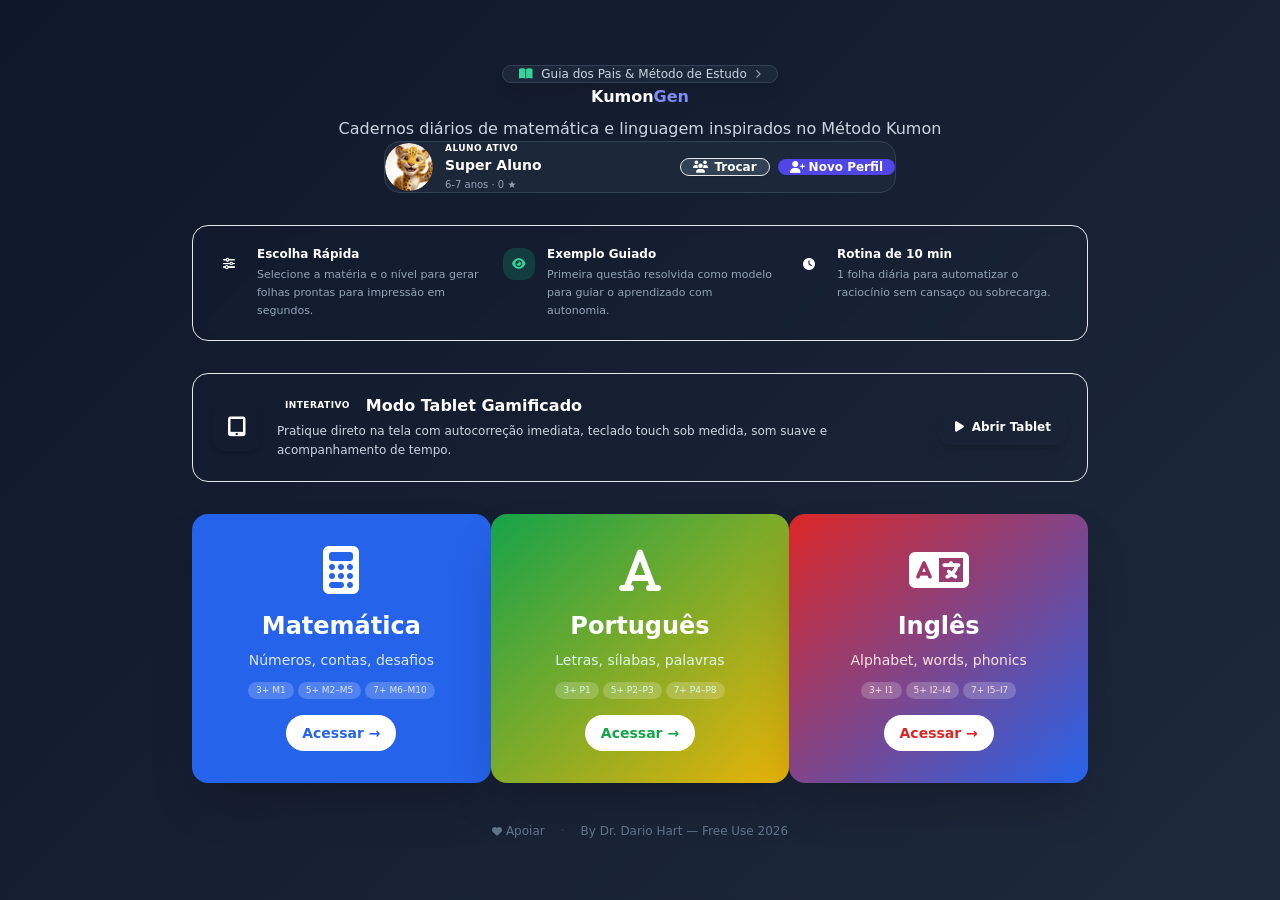
==== commit 9586dcd0: "fix(anti-regressao): restaura index autêntica com fundo escuro e cards coloridos e corrige overflow " ====
--- a/index.html
+++ b/index.html
@@ -12,64 +12,55 @@
     <link rel="icon" href="favicon.svg" type="image/svg+xml">
     <link rel="apple-touch-icon" href="apple-touch-icon.png">
     <link rel="manifest" href="manifest.json">
-    <meta name="theme-color" content="#f9fafb">
+    <meta name="theme-color" content="#0f172a">
     <meta name="mobile-web-app-capable" content="yes">
     <meta name="apple-mobile-web-app-capable" content="yes">
     <meta name="apple-mobile-web-app-status-bar-style" content="black-translucent">
     <meta name="apple-mobile-web-app-title" content="KumonGen">
     <script src="student-profiles.js?v=3.9.0"></script>
     <script src="parent-guide.js?v=4.3.0"></script>
-    
     <script src="pwa-manager.js?v=4.2.0"></script>
     <meta name="description" content="KumonGen — Cadernos diários de exercícios de Matemática, Português e Inglês inspirados no Método Kumon. Imprima folhas A4 ou treine no tablet.">
     <meta property="og:title" content="KumonGen — Cadernos de Exercícios">
     <meta property="og:description" content="Gere cadernos de exercícios de Matemática, Português e Inglês para impressão ou resolução interativa.">
     <style>
         body {
-            background: var(--body-bg);
-            background-image: radial-gradient(at 20% 0%, rgba(var(--accent-rgb), 0.06) 0px, transparent 50%),
-                              radial-gradient(at 80% 100%, rgba(var(--accent-rgb), 0.04) 0px, transparent 50%);
-        }
-        @keyframes fadeInScale {
-            from { opacity: 0; transform: scale(0.98); }
-            to { opacity: 1; transform: scale(1); }
-        }
-        .animate-fade-in {
-            animation: fadeInScale 0.2s ease-out forwards;
+            background: linear-gradient(135deg, #0f172a 0%, #1e293b 100%);
+            min-height: 100vh;
         }
     </style>
 </head>
-<body class="min-h-screen flex items-center justify-center p-4 py-12 theme-jaguar">
+<body class="min-h-screen flex items-center justify-center p-4 py-12 text-white">
     <div class="max-w-4xl w-full text-center">
-        <!-- Gatilho do Guia dos Pais (Moderno & Minimalista) -->
-        <button type="button" onclick="if(window.KumonParentGuide)window.KumonParentGuide.open()" class="inline-flex items-center gap-2 px-4 py-1.5 rounded-full bg-white hover:bg-gray-50 border border-gray-200 text-gray-600 hover:text-gray-900 text-xs font-semibold mb-5 transition-all cursor-pointer shadow-sm active:scale-95" title="Abrir Manual dos Pais e Metodologia">
-            <i class="fas fa-book-open text-green-600 text-xs"></i>
+        <!-- Gatilho do Guia dos Pais (Estilo Escuro Sóbrio) -->
+        <button type="button" onclick="if(window.KumonParentGuide)window.KumonParentGuide.open()" class="inline-flex items-center gap-2 px-4 py-1.5 rounded-full bg-slate-800/90 hover:bg-slate-700/90 border border-slate-700 text-slate-300 hover:text-white text-xs font-semibold mb-5 transition-all cursor-pointer shadow-lg active:scale-95" title="Abrir Manual dos Pais e Metodologia">
+            <i class="fas fa-book-open text-emerald-400 text-xs"></i>
             <span>Guia dos Pais & Método de Estudo</span>
-            <i class="fas fa-chevron-right text-[9px] text-gray-400"></i>
+            <i class="fas fa-chevron-right text-[9px] text-slate-400"></i>
         </button>
 
-        <h1 class="text-4xl sm:text-5xl font-black text-gray-900 mb-2 tracking-tight">
-            Kumon<span class="text-blue-600">Gen</span>
+        <h1 class="text-4xl sm:text-5xl font-black text-white mb-2 tracking-tight">
+            Kumon<span class="text-indigo-400">Gen</span>
         </h1>
-        <p class="text-base sm:text-lg text-gray-500 mb-7 font-normal">Cadernos diários de matemática e linguagem inspirados no Método Kumon</p>
+        <p class="text-base sm:text-lg text-slate-300 mb-7 font-normal">Cadernos diários de matemática e linguagem inspirados no Método Kumon</p>
 
         <!-- BARRA DO ALUNO ATIVO / MULTI-PERFIS -->
-        <div id="homeStudentCard" class="max-w-lg mx-auto mb-8 bg-white border border-gray-200 hover:border-gray-300 rounded-2xl p-3.5 flex items-center justify-between shadow-md transition-all">
+        <div id="homeStudentCard" class="max-w-lg mx-auto mb-8 bg-slate-800/90 backdrop-blur-md border border-slate-700 hover:border-amber-500/50 rounded-2xl p-3.5 flex items-center justify-between shadow-xl transition-all">
             <div class="flex items-center gap-3 text-left min-w-0">
-                <div class="w-12 h-12 rounded-full p-0.5 shadow-sm flex-shrink-0 overflow-hidden" style="background: linear-gradient(to top right, var(--accent-ring-from, #fbbf24), var(--accent-ring-to, #eab308));">
+                <div class="w-12 h-12 rounded-full p-0.5 bg-gradient-to-tr from-amber-400 to-yellow-500 shadow-sm flex-shrink-0 overflow-hidden">
                     <img id="homeStudentAvatar" src="assets/mascotes/jaguar_avatar.png" alt="Mascote" class="w-full h-full rounded-full object-cover">
                 </div>
                 <div class="min-w-0">
-                    <span class="text-[9px] text-amber-400/90 font-bold uppercase tracking-wider block">Aluno Ativo</span>
-                    <div id="homeStudentName" class="text-sm font-bold text-gray-900 truncate leading-tight">Aluno</div>
-                    <span id="homeStudentTier" class="text-[10px] text-gray-500 block mt-0.5">6-7 anos · 0 ★</span>
+                    <span class="text-[9px] text-amber-400 font-bold uppercase tracking-wider block">Aluno Ativo</span>
+                    <div id="homeStudentName" class="text-sm font-bold text-white truncate leading-tight">Aluno</div>
+                    <span id="homeStudentTier" class="text-[10px] text-slate-400 block mt-0.5">6-7 anos · 0 ★</span>
                 </div>
             </div>
             <div class="flex items-center gap-2 flex-shrink-0">
-                <button type="button" onclick="openStudentProfiles('cards')" class="px-3 py-1.5 bg-gray-100 hover:bg-gray-200 border border-gray-300 text-gray-700 font-bold text-xs rounded-xl shadow-sm transition-all flex items-center gap-1.5 cursor-pointer active:scale-95">
+                <button type="button" onclick="openStudentProfiles('cards')" class="px-3 py-1.5 bg-slate-700 hover:bg-slate-600 border border-slate-600 text-slate-200 font-bold text-xs rounded-xl shadow-sm transition-all flex items-center gap-1.5 cursor-pointer active:scale-95">
                     <i class="fas fa-users text-amber-400"></i> Trocar
                 </button>
-                <button type="button" onclick="openStudentProfiles('form')" class="px-3 py-1.5 bg-blue-50 hover:bg-blue-100 border border-blue-200 text-blue-700 font-bold text-xs rounded-xl shadow-sm transition-all flex items-center gap-1 cursor-pointer active:scale-95" title="Criar outro perfil">
+                <button type="button" onclick="openStudentProfiles('form')" class="px-3 py-1.5 bg-indigo-600 hover:bg-indigo-500 text-white font-bold text-xs rounded-xl shadow-sm transition-all flex items-center gap-1 cursor-pointer active:scale-95" title="Criar outro perfil">
                     <i class="fas fa-user-plus"></i> Novo Perfil
                 </button>
             </div>
@@ -77,39 +68,39 @@
 
         <!-- Três Pilares Kumon (Cards Informativos Sóbrios) -->
         <div class="max-w-3xl mx-auto mb-8 text-left">
-            <div class="bg-white rounded-2xl p-5 border border-gray-200 shadow-sm">
+            <div class="bg-slate-800/60 backdrop-blur-sm rounded-2xl p-5 border border-slate-700/80 shadow-xl">
                 <div class="grid grid-cols-1 md:grid-cols-3 gap-4">
                     <div class="flex items-start gap-3">
-                        <div class="w-8 h-8 rounded-xl bg-blue-500/10 text-blue-400 flex items-center justify-center flex-shrink-0 mt-0.5">
+                        <div class="w-8 h-8 rounded-xl bg-blue-500/20 text-blue-400 flex items-center justify-center flex-shrink-0 mt-0.5">
                             <i class="fas fa-sliders-h text-xs"></i>
                         </div>
                         <div>
-                            <h2 class="text-xs font-bold text-gray-800 tracking-wide">Escolha Rápida</h2>
-                            <p class="text-[11px] text-gray-500 leading-relaxed mt-1">
+                            <h2 class="text-xs font-bold text-white tracking-wide">Escolha Rápida</h2>
+                            <p class="text-[11px] text-slate-400 leading-relaxed mt-1">
                                 Selecione a matéria e o nível para gerar folhas prontas para impressão em segundos.
                             </p>
                         </div>
                     </div>
 
                     <div class="flex items-start gap-3">
-                        <div class="w-8 h-8 rounded-xl bg-emerald-500/10 text-emerald-400 flex items-center justify-center flex-shrink-0 mt-0.5">
+                        <div class="w-8 h-8 rounded-xl bg-emerald-500/20 text-emerald-400 flex items-center justify-center flex-shrink-0 mt-0.5">
                             <i class="fas fa-eye text-xs"></i>
                         </div>
                         <div>
-                            <h2 class="text-xs font-bold text-gray-800 tracking-wide">Exemplo Guiado</h2>
-                            <p class="text-[11px] text-gray-500 leading-relaxed mt-1">
+                            <h2 class="text-xs font-bold text-white tracking-wide">Exemplo Guiado</h2>
+                            <p class="text-[11px] text-slate-400 leading-relaxed mt-1">
                                 Primeira questão resolvida como modelo para guiar o aprendizado com autonomia.
                             </p>
                         </div>
                     </div>
 
                     <div class="flex items-start gap-3">
-                        <div class="w-8 h-8 rounded-xl bg-amber-500/10 text-amber-400 flex items-center justify-center flex-shrink-0 mt-0.5">
+                        <div class="w-8 h-8 rounded-xl bg-amber-500/20 text-amber-400 flex items-center justify-center flex-shrink-0 mt-0.5">
                             <i class="fas fa-clock text-xs"></i>
                         </div>
                         <div>
-                            <h2 class="text-xs font-bold text-gray-800 tracking-wide">Rotina de 10 min</h2>
-                            <p class="text-[11px] text-gray-500 leading-relaxed mt-1">
+                            <h2 class="text-xs font-bold text-white tracking-wide">Rotina de 10 min</h2>
+                            <p class="text-[11px] text-slate-400 leading-relaxed mt-1">
                                 1 folha diária para automatizar o raciocínio sem cansaço ou sobrecarga.
                             </p>
                         </div>
@@ -118,27 +109,27 @@
             </div>
         </div>
 
-        <!-- BANNER MODO TABLET (Clean Dark Mode) -->
-        <div class="mb-8 bg-white border border-gray-200 hover:border-indigo-300 rounded-2xl p-5 shadow-md relative overflow-hidden flex flex-col md:flex-row items-center justify-between gap-5 text-left">
+        <!-- BANNER MODO TABLET (Gamificado Escuro) -->
+        <div class="mb-8 bg-gradient-to-r from-indigo-950/80 via-purple-950/60 to-slate-900 border border-indigo-500/40 rounded-2xl p-5 shadow-xl relative overflow-hidden flex flex-col md:flex-row items-center justify-between gap-5 text-left">
             <div class="flex items-center gap-4">
-                <div class="w-12 h-12 rounded-xl bg-indigo-500/20 text-indigo-400 border border-indigo-500/30 flex items-center justify-center text-xl shadow-sm flex-shrink-0">
+                <div class="w-12 h-12 rounded-xl bg-gradient-to-tr from-indigo-500 to-purple-500 flex items-center justify-center text-white text-xl shadow-md flex-shrink-0">
                     <i class="fas fa-tablet-alt"></i>
                 </div>
                 <div>
                     <div class="flex items-center gap-2">
-                        <span class="bg-indigo-500/20 text-indigo-300 border border-indigo-500/30 text-[9px] font-bold uppercase tracking-wider px-2 py-0.5 rounded-md">Interativo</span>
-                        <h2 class="text-base font-bold text-gray-900">Modo Tablet</h2>
-                    </div>
-                    <p class="text-xs text-gray-500 mt-1 max-w-xl leading-relaxed">
+                        <span class="bg-indigo-500 text-white text-[9px] font-bold uppercase tracking-wider px-2 py-0.5 rounded-full">Interativo</span>
+                        <h2 class="text-base font-bold text-white">Modo Tablet Gamificado</h2>
+                    </div>
+                    <p class="text-xs text-slate-300 mt-1 max-w-xl leading-relaxed">
                         Pratique direto na tela com autocorreção imediata, teclado touch sob medida, som suave e acompanhamento de tempo.
                     </p>
                 </div>
             </div>
             <div class="flex items-center gap-2.5 flex-shrink-0">
-                <button id="pwaInstallBtn" type="button" class="pwa-install-btn hidden bg-gray-100 hover:bg-gray-200 text-gray-700 border border-gray-300 font-bold text-xs px-3.5 py-2.5 rounded-xl shadow transition-all flex items-center gap-2 cursor-pointer active:scale-95" title="Instalar aplicativo no seu dispositivo">
+                <button id="pwaInstallBtn" type="button" class="pwa-install-btn hidden bg-slate-800 hover:bg-slate-700 text-slate-200 border border-slate-700 font-bold text-xs px-3.5 py-2.5 rounded-xl shadow transition-all flex items-center gap-2 cursor-pointer active:scale-95" title="Instalar aplicativo no seu dispositivo">
                     <i class="fas fa-download text-amber-400"></i> <span class="hidden sm:inline">Instalar App</span>
                 </button>
-                <a href="tablet.html" class="bg-indigo-600 hover:bg-indigo-500 text-white font-bold text-xs px-4 py-2.5 rounded-xl shadow transition-all flex items-center gap-2 active:scale-95" style="text-decoration:none;">
+                <a href="tablet.html" class="bg-gradient-to-r from-indigo-500 to-purple-600 hover:from-indigo-600 hover:to-purple-700 text-white font-bold text-xs px-4 py-2.5 rounded-xl shadow-lg transition-all transform hover:scale-105 active:scale-95 flex items-center gap-2" style="text-decoration:none;">
                     <i class="fas fa-play"></i> Abrir Tablet
                 </a>
             </div>
@@ -146,60 +137,57 @@
 
         <!-- CARDS DAS TRÊS DISCIPLINAS (Elegância Minimalista) -->
         <div class="grid grid-cols-1 md:grid-cols-3 gap-5">
-            <!-- Matemática -->
-            <a href="matematica.html" class="group bg-white hover:bg-gray-50 border border-gray-200 hover:shadow-lg rounded-2xl p-6 transition-all duration-200 flex flex-col justify-between text-left relative overflow-hidden" style="text-decoration:none;">
-                <div class="absolute top-0 right-0 w-24 h-24 bg-blue-500/5 rounded-full blur-2xl pointer-events-none"></div>
-                <div>
-                    <div class="w-12 h-12 rounded-xl bg-blue-500/10 text-blue-600 flex items-center justify-center text-xl mb-4 group-hover:scale-105 transition-transform">
-                        <i class="fas fa-calculator"></i>
-                    </div>
-                    <h2 class="text-xl font-bold text-gray-900 mb-1">Matemática</h2>
-                    <p class="text-gray-500 text-xs leading-relaxed">Contagem, adição, subtração, tabuada e frações visuais.</p>
-                </div>
-                <div class="mt-6 pt-4 border-t border-gray-100 flex items-center justify-between">
-                    <span class="text-[10px] font-semibold text-gray-400">10 Níveis (M1–M10)</span>
-                    <span class="text-xs font-bold text-blue-600 group-hover:translate-x-0.5 transition-transform">Praticar →</span>
-                </div>
-            </a>
-
-            <!-- Português -->
-            <a href="portugues.html" class="group bg-white hover:bg-gray-50 border border-gray-200 hover:shadow-lg rounded-2xl p-6 transition-all duration-200 flex flex-col justify-between text-left relative overflow-hidden" style="text-decoration:none;">
-                <div class="absolute top-0 right-0 w-24 h-24 bg-emerald-500/5 rounded-full blur-2xl pointer-events-none"></div>
-                <div>
-                    <div class="w-12 h-12 rounded-xl bg-emerald-500/10 text-emerald-600 flex items-center justify-center text-xl mb-4 group-hover:scale-105 transition-transform">
-                        <i class="fas fa-font"></i>
-                    </div>
-                    <h2 class="text-xl font-bold text-gray-900 mb-1">Português</h2>
-                    <p class="text-gray-500 text-xs leading-relaxed">Vogais, sílabas, formação de palavras, rimas e frases.</p>
-                </div>
-                <div class="mt-6 pt-4 border-t border-gray-100 flex items-center justify-between">
-                    <span class="text-[10px] font-semibold text-gray-400">8 Níveis (P1–P8)</span>
-                    <span class="text-xs font-bold text-emerald-600 group-hover:translate-x-0.5 transition-transform">Praticar →</span>
-                </div>
-            </a>
-
-            <!-- Inglês -->
-            <a href="ingles.html" class="group bg-white hover:bg-gray-50 border border-gray-200 hover:shadow-lg rounded-2xl p-6 transition-all duration-200 flex flex-col justify-between text-left relative overflow-hidden" style="text-decoration:none;">
-                <div class="absolute top-0 right-0 w-24 h-24 bg-indigo-500/5 rounded-full blur-2xl pointer-events-none"></div>
-                <div>
-                    <div class="w-12 h-12 rounded-xl bg-indigo-500/10 text-indigo-600 flex items-center justify-center text-xl mb-4 group-hover:scale-105 transition-transform">
-                        <i class="fas fa-language"></i>
-                    </div>
-                    <h2 class="text-xl font-bold text-gray-900 mb-1">Inglês</h2>
-                    <p class="text-gray-500 text-xs leading-relaxed">Phonics, CVC words, números, animais e frases curtas.</p>
-                </div>
-                <div class="mt-6 pt-4 border-t border-gray-100 flex items-center justify-between">
-                    <span class="text-[10px] font-semibold text-gray-400">7 Níveis (I1–I7)</span>
-                    <span class="text-xs font-bold text-indigo-600 group-hover:translate-x-0.5 transition-transform">Praticar →</span>
-                </div>
-            </a>
-        </div>
-
-        <div class="mt-10 flex items-center justify-center gap-4 text-gray-400 text-xs">
-            <a href="https://www.paypal.com/donate/?hosted_button_id=33K7CJ2EQELNU" target="_blank" rel="noopener noreferrer" class="inline-flex items-center gap-1 text-pink-500 hover:text-pink-600 transition-colors" title="Apoie este projeto">
+            <!-- Matemática: Azul -->
+            <a href="matematica.html" class="group bg-blue-600 hover:bg-blue-700 rounded-2xl p-8 shadow-2xl transition-all transform hover:scale-105 relative" style="text-decoration:none;">
+                <div class="flex flex-col items-center">
+                    <i class="fas fa-calculator text-white text-5xl mb-4"></i>
+                    <h2 class="text-2xl font-bold text-white mb-2">Matemática</h2>
+                    <p class="text-blue-100 text-sm">Números, contas, desafios</p>
+                    <div class="mt-3 flex flex-wrap justify-center gap-1">
+                        <span class="text-[9px] bg-white/20 text-blue-100 px-2 py-0.5 rounded-full">3+ M1</span>
+                        <span class="text-[9px] bg-white/20 text-blue-100 px-2 py-0.5 rounded-full">5+ M2–M5</span>
+                        <span class="text-[9px] bg-white/20 text-blue-100 px-2 py-0.5 rounded-full">7+ M6–M10</span>
+                    </div>
+                    <span class="mt-4 inline-block bg-white text-blue-600 px-4 py-2 rounded-full text-sm font-bold group-hover:bg-blue-50">Acessar →</span>
+                </div>
+            </a>
+
+            <!-- Português: Verde e Amarelo em degradê -->
+            <a href="portugues.html" class="group bg-gradient-to-br from-green-600 to-yellow-500 hover:from-green-700 hover:to-yellow-600 rounded-2xl p-8 shadow-2xl transition-all transform hover:scale-105 relative" style="text-decoration:none;">
+                <div class="flex flex-col items-center">
+                    <i class="fas fa-font text-white text-5xl mb-4"></i>
+                    <h2 class="text-2xl font-bold text-white mb-2">Português</h2>
+                    <p class="text-green-100 text-sm">Letras, sílabas, palavras</p>
+                    <div class="mt-3 flex flex-wrap justify-center gap-1">
+                        <span class="text-[9px] bg-white/20 text-green-100 px-2 py-0.5 rounded-full">3+ P1</span>
+                        <span class="text-[9px] bg-white/20 text-green-100 px-2 py-0.5 rounded-full">5+ P2–P3</span>
+                        <span class="text-[9px] bg-white/20 text-green-100 px-2 py-0.5 rounded-full">7+ P4–P8</span>
+                    </div>
+                    <span class="mt-4 inline-block bg-white text-green-600 px-4 py-2 rounded-full text-sm font-bold group-hover:bg-green-50">Acessar →</span>
+                </div>
+            </a>
+
+            <!-- Inglês: Azul e Vermelho em degradê -->
+            <a href="ingles.html" class="group bg-gradient-to-br from-red-600 to-blue-600 hover:from-red-700 hover:to-blue-700 rounded-2xl p-8 shadow-2xl transition-all transform hover:scale-105 relative" style="text-decoration:none;">
+                <div class="flex flex-col items-center">
+                    <i class="fas fa-language text-white text-5xl mb-4"></i>
+                    <h2 class="text-2xl font-bold text-white mb-2">Inglês</h2>
+                    <p class="text-red-100 text-sm">Alphabet, words, phonics</p>
+                    <div class="mt-3 flex flex-wrap justify-center gap-1">
+                        <span class="text-[9px] bg-white/20 text-red-100 px-2 py-0.5 rounded-full">3+ I1</span>
+                        <span class="text-[9px] bg-white/20 text-red-100 px-2 py-0.5 rounded-full">5+ I2–I4</span>
+                        <span class="text-[9px] bg-white/20 text-red-100 px-2 py-0.5 rounded-full">7+ I5–I7</span>
+                    </div>
+                    <span class="mt-4 inline-block bg-white text-red-600 px-4 py-2 rounded-full text-sm font-bold group-hover:bg-red-50">Acessar →</span>
+                </div>
+            </a>
+        </div>
+
+        <div class="mt-10 flex items-center justify-center gap-4 text-slate-500 text-xs">
+            <a href="https://www.paypal.com/donate/?hosted_button_id=33K7CJ2EQELNU" target="_blank" rel="noopener noreferrer" class="inline-flex items-center gap-1 text-pink-400/80 hover:text-pink-300 transition-colors" title="Apoie este projeto">
                 <i class="fas fa-heart text-[10px]"></i> Apoiar
             </a>
-            <span class="text-gray-300">·</span>
+            <span class="text-slate-700">·</span>
             <span>By Dr. Dario Hart — Free Use 2026</span>
         </div>
     </div>
@@ -233,10 +221,7 @@
             const stars = (student.gamification && student.gamification.stars) || 0;
             tierEl.innerText = `${(age && age.label) || '6-7 anos'} · ${stars} ★`;
         }
-
-        // Aplica tema do mascote na index
-        const mascotId = student.mascot || 'jaguar';
-        document.body.className = document.body.className.replace(/theme-\w+/g, '') + ' theme-' + mascotId;
+        // Nota: A index preserva identidade escura de Hub central e não recebe classes de tema de mascote.
     } catch (e) {
         console.warn('[updateHomeProfile] Falha silenciosa:', e);
     }
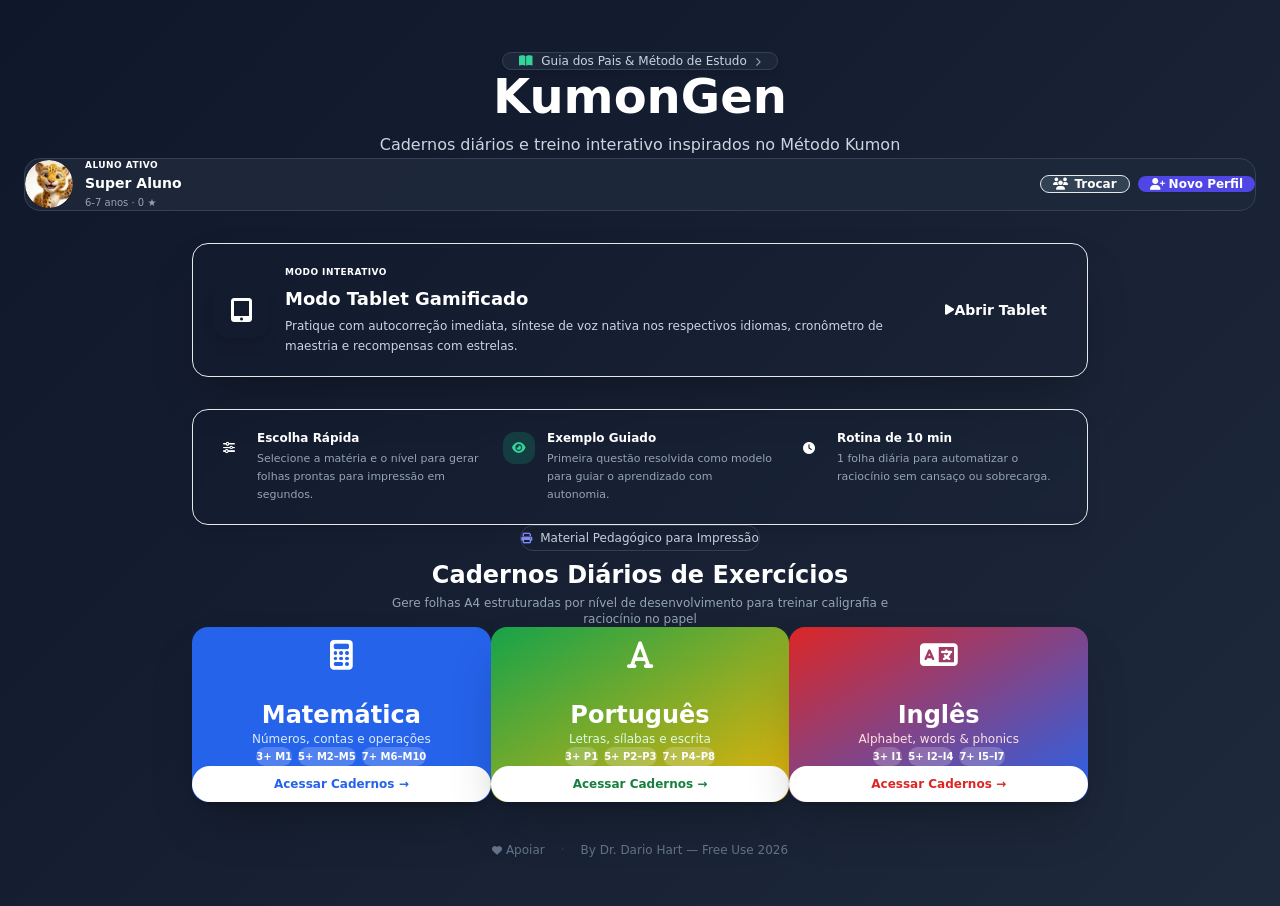
==== commit 54af7da6: "feat(landing): redesign com titulo grande, modo tablet acima e organizacao espacial de disciplinas" ====
--- a/index.html
+++ b/index.html
@@ -28,10 +28,33 @@
             background: linear-gradient(135deg, #0f172a 0%, #1e293b 100%);
             min-height: 100vh;
         }
+        @media (max-width: 768px) {
+            .tablet-hero-banner {
+                flex-direction: column !important;
+                text-align: center !important;
+            }
+            .tablet-hero-banner .tablet-hero-content {
+                flex-direction: column !important;
+                text-align: center !important;
+                align-items: center !important;
+            }
+            .tablet-hero-banner .tablet-hero-badges {
+                justify-content: center !important;
+            }
+            .tablet-hero-banner .tablet-hero-actions {
+                width: 100% !important;
+                justify-content: center !important;
+                margin-top: 0.5rem !important;
+            }
+            .tablet-hero-banner .tablet-hero-actions a {
+                width: 100% !important;
+                justify-content: center !important;
+            }
+        }
     </style>
 </head>
 <body class="min-h-screen flex items-center justify-center p-4 py-12 text-white">
-    <div class="max-w-4xl w-full text-center">
+    <div class="max-w-5xl w-full text-center px-2 sm:px-4">
         <!-- Gatilho do Guia dos Pais (Estilo Escuro Sóbrio) -->
         <button type="button" onclick="if(window.KumonParentGuide)window.KumonParentGuide.open()" class="inline-flex items-center gap-2 px-4 py-1.5 rounded-full bg-slate-800/90 hover:bg-slate-700/90 border border-slate-700 text-slate-300 hover:text-white text-xs font-semibold mb-5 transition-all cursor-pointer shadow-lg active:scale-95" title="Abrir Manual dos Pais e Metodologia">
             <i class="fas fa-book-open text-emerald-400 text-xs"></i>
@@ -39,13 +62,16 @@
             <i class="fas fa-chevron-right text-[9px] text-slate-400"></i>
         </button>
 
-        <h1 class="text-4xl sm:text-5xl font-black text-white mb-2 tracking-tight">
-            Kumon<span class="text-indigo-400">Gen</span>
+        <!-- Título Hero Grande e Imponente -->
+        <h1 class="text-5xl sm:text-6xl md:text-7xl font-black text-white mb-3 tracking-tight leading-none">
+            Kumon<span class="bg-gradient-to-r from-indigo-400 via-purple-400 to-indigo-300 bg-clip-text text-transparent">Gen</span>
         </h1>
-        <p class="text-base sm:text-lg text-slate-300 mb-7 font-normal">Cadernos diários de matemática e linguagem inspirados no Método Kumon</p>
+        <p class="text-base sm:text-lg md:text-xl text-slate-300 mb-7 max-w-xl mx-auto font-normal leading-relaxed">
+            Cadernos diários e treino interativo inspirados no Método Kumon
+        </p>
 
         <!-- BARRA DO ALUNO ATIVO / MULTI-PERFIS -->
-        <div id="homeStudentCard" class="max-w-lg mx-auto mb-8 bg-slate-800/90 backdrop-blur-md border border-slate-700 hover:border-amber-500/50 rounded-2xl p-3.5 flex items-center justify-between shadow-xl transition-all">
+        <div id="homeStudentCard" class="max-w-xl mx-auto mb-8 bg-slate-800/90 backdrop-blur-md border border-slate-700 hover:border-amber-500/50 rounded-2xl p-3.5 flex items-center justify-between shadow-xl transition-all">
             <div class="flex items-center gap-3 text-left min-w-0">
                 <div class="w-12 h-12 rounded-full p-0.5 bg-gradient-to-tr from-amber-400 to-yellow-500 shadow-sm flex-shrink-0 overflow-hidden">
                     <img id="homeStudentAvatar" src="assets/mascotes/jaguar_avatar.png" alt="Mascote" class="w-full h-full rounded-full object-cover">
@@ -66,16 +92,43 @@
             </div>
         </div>
 
+        <!-- BANNER MODO TABLET (Gamificado Escuro - Destaque Hero Superior) -->
+        <div class="tablet-hero-banner max-w-4xl mx-auto mb-8 bg-gradient-to-r from-indigo-950/90 via-purple-950/70 to-slate-900 border border-indigo-500/40 hover:border-indigo-400/60 rounded-2xl p-5 md:p-6 shadow-2xl relative overflow-hidden flex flex-col md:flex-row items-center justify-between gap-5 text-left transition-all">
+            <div class="tablet-hero-content flex items-center gap-4">
+                <div class="w-14 h-14 rounded-2xl bg-gradient-to-tr from-indigo-500 via-purple-500 to-pink-500 flex items-center justify-center text-white text-2xl shadow-lg flex-shrink-0">
+                    <i class="fas fa-tablet-alt"></i>
+                </div>
+                <div>
+                    <div class="tablet-hero-badges flex items-center gap-2 mb-1">
+                        <span class="bg-indigo-500 text-white text-[9px] font-black uppercase tracking-wider px-2.5 py-0.5 rounded-full shadow-sm">Modo Interativo</span>
+                        <span class="text-[11px] text-indigo-300 font-semibold hidden sm:inline">Treino direto na tela</span>
+                    </div>
+                    <h2 class="text-lg md:text-xl font-black text-white leading-tight">Modo Tablet Gamificado</h2>
+                    <p class="text-xs text-slate-300 mt-1 max-w-xl leading-relaxed">
+                        Pratique com autocorreção imediata, síntese de voz nativa nos respectivos idiomas, cronômetro de maestria e recompensas com estrelas.
+                    </p>
+                </div>
+            </div>
+            <div class="tablet-hero-actions flex items-center gap-3 flex-shrink-0">
+                <button id="pwaInstallBtn" type="button" class="pwa-install-btn hidden bg-slate-800 hover:bg-slate-700 text-slate-200 border border-slate-700 font-bold text-xs px-3.5 py-2.5 rounded-xl shadow transition-all flex items-center gap-2 cursor-pointer active:scale-95" title="Instalar aplicativo no seu dispositivo">
+                    <i class="fas fa-download text-amber-400"></i> <span class="hidden sm:inline">Instalar App</span>
+                </button>
+                <a href="tablet.html" class="bg-gradient-to-r from-indigo-500 to-purple-600 hover:from-indigo-600 hover:to-purple-700 text-white font-black text-xs md:text-sm px-5 py-3 rounded-xl shadow-xl transition-all transform hover:scale-105 active:scale-95 flex items-center gap-2.5" style="text-decoration:none;">
+                    <i class="fas fa-play text-xs"></i> <span>Abrir Tablet</span>
+                </a>
+            </div>
+        </div>
+
         <!-- Três Pilares Kumon (Cards Informativos Sóbrios) -->
-        <div class="max-w-3xl mx-auto mb-8 text-left">
-            <div class="bg-slate-800/60 backdrop-blur-sm rounded-2xl p-5 border border-slate-700/80 shadow-xl">
+        <div class="max-w-4xl mx-auto mb-9 text-left">
+            <div class="bg-slate-800/60 backdrop-blur-sm rounded-2xl p-5 border border-slate-700/70 shadow-lg">
                 <div class="grid grid-cols-1 md:grid-cols-3 gap-4">
                     <div class="flex items-start gap-3">
                         <div class="w-8 h-8 rounded-xl bg-blue-500/20 text-blue-400 flex items-center justify-center flex-shrink-0 mt-0.5">
                             <i class="fas fa-sliders-h text-xs"></i>
                         </div>
                         <div>
-                            <h2 class="text-xs font-bold text-white tracking-wide">Escolha Rápida</h2>
+                            <h3 class="text-xs font-bold text-white tracking-wide">Escolha Rápida</h3>
                             <p class="text-[11px] text-slate-400 leading-relaxed mt-1">
                                 Selecione a matéria e o nível para gerar folhas prontas para impressão em segundos.
                             </p>
@@ -87,7 +140,7 @@
                             <i class="fas fa-eye text-xs"></i>
                         </div>
                         <div>
-                            <h2 class="text-xs font-bold text-white tracking-wide">Exemplo Guiado</h2>
+                            <h3 class="text-xs font-bold text-white tracking-wide">Exemplo Guiado</h3>
                             <p class="text-[11px] text-slate-400 leading-relaxed mt-1">
                                 Primeira questão resolvida como modelo para guiar o aprendizado com autonomia.
                             </p>
@@ -99,7 +152,7 @@
                             <i class="fas fa-clock text-xs"></i>
                         </div>
                         <div>
-                            <h2 class="text-xs font-bold text-white tracking-wide">Rotina de 10 min</h2>
+                            <h3 class="text-xs font-bold text-white tracking-wide">Rotina de 10 min</h3>
                             <p class="text-[11px] text-slate-400 leading-relaxed mt-1">
                                 1 folha diária para automatizar o raciocínio sem cansaço ou sobrecarga.
                             </p>
@@ -109,77 +162,69 @@
             </div>
         </div>
 
-        <!-- BANNER MODO TABLET (Gamificado Escuro) -->
-        <div class="mb-8 bg-gradient-to-r from-indigo-950/80 via-purple-950/60 to-slate-900 border border-indigo-500/40 rounded-2xl p-5 shadow-xl relative overflow-hidden flex flex-col md:flex-row items-center justify-between gap-5 text-left">
-            <div class="flex items-center gap-4">
-                <div class="w-12 h-12 rounded-xl bg-gradient-to-tr from-indigo-500 to-purple-500 flex items-center justify-center text-white text-xl shadow-md flex-shrink-0">
-                    <i class="fas fa-tablet-alt"></i>
-                </div>
-                <div>
-                    <div class="flex items-center gap-2">
-                        <span class="bg-indigo-500 text-white text-[9px] font-bold uppercase tracking-wider px-2 py-0.5 rounded-full">Interativo</span>
-                        <h2 class="text-base font-bold text-white">Modo Tablet Gamificado</h2>
-                    </div>
-                    <p class="text-xs text-slate-300 mt-1 max-w-xl leading-relaxed">
-                        Pratique direto na tela com autocorreção imediata, teclado touch sob medida, som suave e acompanhamento de tempo.
-                    </p>
-                </div>
-            </div>
-            <div class="flex items-center gap-2.5 flex-shrink-0">
-                <button id="pwaInstallBtn" type="button" class="pwa-install-btn hidden bg-slate-800 hover:bg-slate-700 text-slate-200 border border-slate-700 font-bold text-xs px-3.5 py-2.5 rounded-xl shadow transition-all flex items-center gap-2 cursor-pointer active:scale-95" title="Instalar aplicativo no seu dispositivo">
-                    <i class="fas fa-download text-amber-400"></i> <span class="hidden sm:inline">Instalar App</span>
-                </button>
-                <a href="tablet.html" class="bg-gradient-to-r from-indigo-500 to-purple-600 hover:from-indigo-600 hover:to-purple-700 text-white font-bold text-xs px-4 py-2.5 rounded-xl shadow-lg transition-all transform hover:scale-105 active:scale-95 flex items-center gap-2" style="text-decoration:none;">
-                    <i class="fas fa-play"></i> Abrir Tablet
-                </a>
-            </div>
+        <!-- SEÇÃO DOS 3 BOTÕES PRINCIPAIS: CADERNOS DE EXERCÍCIOS -->
+        <div class="max-w-4xl mx-auto mb-5 text-center">
+            <div class="inline-flex items-center gap-2 px-3.5 py-1 rounded-full bg-slate-800/80 border border-slate-700 text-slate-300 text-xs font-semibold mb-2 shadow-sm">
+                <i class="fas fa-print text-indigo-400 text-[11px]"></i>
+                <span>Material Pedagógico para Impressão</span>
+            </div>
+            <h2 class="text-2xl sm:text-3xl font-black text-white tracking-tight">Cadernos Diários de Exercícios</h2>
+            <p class="text-xs sm:text-sm text-slate-400 mt-1 max-w-lg mx-auto">
+                Gere folhas A4 estruturadas por nível de desenvolvimento para treinar caligrafia e raciocínio no papel
+            </p>
         </div>
 
         <!-- CARDS DAS TRÊS DISCIPLINAS (Elegância Minimalista) -->
-        <div class="grid grid-cols-1 md:grid-cols-3 gap-5">
+        <div class="grid grid-cols-1 md:grid-cols-3 gap-5 max-w-4xl mx-auto">
             <!-- Matemática: Azul -->
-            <a href="matematica.html" class="group bg-blue-600 hover:bg-blue-700 rounded-2xl p-8 shadow-2xl transition-all transform hover:scale-105 relative" style="text-decoration:none;">
+            <a href="matematica.html" class="group bg-blue-600 hover:bg-blue-700 rounded-2xl p-7 shadow-2xl transition-all transform hover:-translate-y-1 hover:scale-[1.02] relative flex flex-col justify-between" style="text-decoration:none;">
                 <div class="flex flex-col items-center">
-                    <i class="fas fa-calculator text-white text-5xl mb-4"></i>
-                    <h2 class="text-2xl font-bold text-white mb-2">Matemática</h2>
-                    <p class="text-blue-100 text-sm">Números, contas, desafios</p>
-                    <div class="mt-3 flex flex-wrap justify-center gap-1">
-                        <span class="text-[9px] bg-white/20 text-blue-100 px-2 py-0.5 rounded-full">3+ M1</span>
-                        <span class="text-[9px] bg-white/20 text-blue-100 px-2 py-0.5 rounded-full">5+ M2–M5</span>
-                        <span class="text-[9px] bg-white/20 text-blue-100 px-2 py-0.5 rounded-full">7+ M6–M10</span>
-                    </div>
-                    <span class="mt-4 inline-block bg-white text-blue-600 px-4 py-2 rounded-full text-sm font-bold group-hover:bg-blue-50">Acessar →</span>
-                </div>
+                    <div class="w-14 h-14 rounded-2xl bg-white/10 flex items-center justify-center mb-4 group-hover:scale-110 transition-transform">
+                        <i class="fas fa-calculator text-white text-3xl"></i>
+                    </div>
+                    <h3 class="text-2xl font-black text-white mb-1.5">Matemática</h3>
+                    <p class="text-blue-100 text-xs sm:text-sm">Números, contas e operações</p>
+                    <div class="mt-3.5 flex flex-wrap justify-center gap-1.5">
+                        <span class="text-[10px] bg-white/20 text-white font-bold px-2.5 py-0.5 rounded-full">3+ M1</span>
+                        <span class="text-[10px] bg-white/20 text-white font-bold px-2.5 py-0.5 rounded-full">5+ M2–M5</span>
+                        <span class="text-[10px] bg-white/20 text-white font-bold px-2.5 py-0.5 rounded-full">7+ M6–M10</span>
+                    </div>
+                </div>
+                <span class="mt-6 inline-block bg-white text-blue-600 px-5 py-2.5 rounded-full text-xs font-black group-hover:bg-blue-50 shadow-md transition-colors">Acessar Cadernos →</span>
             </a>
 
             <!-- Português: Verde e Amarelo em degradê -->
-            <a href="portugues.html" class="group bg-gradient-to-br from-green-600 to-yellow-500 hover:from-green-700 hover:to-yellow-600 rounded-2xl p-8 shadow-2xl transition-all transform hover:scale-105 relative" style="text-decoration:none;">
+            <a href="portugues.html" class="group bg-gradient-to-br from-green-600 to-yellow-500 hover:from-green-700 hover:to-yellow-600 rounded-2xl p-7 shadow-2xl transition-all transform hover:-translate-y-1 hover:scale-[1.02] relative flex flex-col justify-between" style="text-decoration:none;">
                 <div class="flex flex-col items-center">
-                    <i class="fas fa-font text-white text-5xl mb-4"></i>
-                    <h2 class="text-2xl font-bold text-white mb-2">Português</h2>
-                    <p class="text-green-100 text-sm">Letras, sílabas, palavras</p>
-                    <div class="mt-3 flex flex-wrap justify-center gap-1">
-                        <span class="text-[9px] bg-white/20 text-green-100 px-2 py-0.5 rounded-full">3+ P1</span>
-                        <span class="text-[9px] bg-white/20 text-green-100 px-2 py-0.5 rounded-full">5+ P2–P3</span>
-                        <span class="text-[9px] bg-white/20 text-green-100 px-2 py-0.5 rounded-full">7+ P4–P8</span>
-                    </div>
-                    <span class="mt-4 inline-block bg-white text-green-600 px-4 py-2 rounded-full text-sm font-bold group-hover:bg-green-50">Acessar →</span>
-                </div>
+                    <div class="w-14 h-14 rounded-2xl bg-white/10 flex items-center justify-center mb-4 group-hover:scale-110 transition-transform">
+                        <i class="fas fa-font text-white text-3xl"></i>
+                    </div>
+                    <h3 class="text-2xl font-black text-white mb-1.5">Português</h3>
+                    <p class="text-green-100 text-xs sm:text-sm">Letras, sílabas e escrita</p>
+                    <div class="mt-3.5 flex flex-wrap justify-center gap-1.5">
+                        <span class="text-[10px] bg-white/20 text-white font-bold px-2.5 py-0.5 rounded-full">3+ P1</span>
+                        <span class="text-[10px] bg-white/20 text-white font-bold px-2.5 py-0.5 rounded-full">5+ P2–P3</span>
+                        <span class="text-[10px] bg-white/20 text-white font-bold px-2.5 py-0.5 rounded-full">7+ P4–P8</span>
+                    </div>
+                </div>
+                <span class="mt-6 inline-block bg-white text-green-700 px-5 py-2.5 rounded-full text-xs font-black group-hover:bg-green-50 shadow-md transition-colors">Acessar Cadernos →</span>
             </a>
 
             <!-- Inglês: Azul e Vermelho em degradê -->
-            <a href="ingles.html" class="group bg-gradient-to-br from-red-600 to-blue-600 hover:from-red-700 hover:to-blue-700 rounded-2xl p-8 shadow-2xl transition-all transform hover:scale-105 relative" style="text-decoration:none;">
+            <a href="ingles.html" class="group bg-gradient-to-br from-red-600 to-blue-600 hover:from-red-700 hover:to-blue-700 rounded-2xl p-7 shadow-2xl transition-all transform hover:-translate-y-1 hover:scale-[1.02] relative flex flex-col justify-between" style="text-decoration:none;">
                 <div class="flex flex-col items-center">
-                    <i class="fas fa-language text-white text-5xl mb-4"></i>
-                    <h2 class="text-2xl font-bold text-white mb-2">Inglês</h2>
-                    <p class="text-red-100 text-sm">Alphabet, words, phonics</p>
-                    <div class="mt-3 flex flex-wrap justify-center gap-1">
-                        <span class="text-[9px] bg-white/20 text-red-100 px-2 py-0.5 rounded-full">3+ I1</span>
-                        <span class="text-[9px] bg-white/20 text-red-100 px-2 py-0.5 rounded-full">5+ I2–I4</span>
-                        <span class="text-[9px] bg-white/20 text-red-100 px-2 py-0.5 rounded-full">7+ I5–I7</span>
-                    </div>
-                    <span class="mt-4 inline-block bg-white text-red-600 px-4 py-2 rounded-full text-sm font-bold group-hover:bg-red-50">Acessar →</span>
-                </div>
+                    <div class="w-14 h-14 rounded-2xl bg-white/10 flex items-center justify-center mb-4 group-hover:scale-110 transition-transform">
+                        <i class="fas fa-language text-white text-3xl"></i>
+                    </div>
+                    <h3 class="text-2xl font-black text-white mb-1.5">Inglês</h3>
+                    <p class="text-red-100 text-xs sm:text-sm">Alphabet, words & phonics</p>
+                    <div class="mt-3.5 flex flex-wrap justify-center gap-1.5">
+                        <span class="text-[10px] bg-white/20 text-white font-bold px-2.5 py-0.5 rounded-full">3+ I1</span>
+                        <span class="text-[10px] bg-white/20 text-white font-bold px-2.5 py-0.5 rounded-full">5+ I2–I4</span>
+                        <span class="text-[10px] bg-white/20 text-white font-bold px-2.5 py-0.5 rounded-full">7+ I5–I7</span>
+                    </div>
+                </div>
+                <span class="mt-6 inline-block bg-white text-red-600 px-5 py-2.5 rounded-full text-xs font-black group-hover:bg-red-50 shadow-md transition-colors">Acessar Cadernos →</span>
             </a>
         </div>
 
--- a/kumon.css
+++ b/kumon.css
@@ -489,12 +489,14 @@
 }
 
 .circle-placeholder {
-    width: 14px;
-    height: 14px;
-    border: 1px solid #94a3b8;
+    width: 16px;
+    height: 16px;
+    background-color: #fef08a;
+    border: 1.5px solid #d97706;
     border-radius: 9999px;
     display: inline-block;
-    margin-right: 2px;
+    margin-right: 3px;
+    vertical-align: middle;
 }
 
 .tens-block {
@@ -831,3 +833,168 @@
     align-items: center;
 }
 
+/* ============================================================
+   BOTÕES HERO DE ÁUDIO & TREINO AUDITIVO INFANTIL
+   ============================================================ */
+.grid-cols-2 {
+    display: grid !important;
+    grid-template-columns: repeat(2, minmax(0, 1fr)) !important;
+}
+
+.btn-speech-hero {
+    display: inline-flex !important;
+    align-items: center !important;
+    justify-content: center !important;
+    gap: 0.625rem !important;
+    padding: 0.75rem 1.5rem !important;
+    border-radius: 1rem !important;
+    font-weight: 900 !important;
+    font-size: 1rem !important;
+    color: #ffffff !important;
+    box-shadow: 0 4px 10px rgba(0, 0, 0, 0.12) !important;
+    cursor: pointer !important;
+    transition: all 0.2s ease !important;
+    border: none !important;
+    outline: none !important;
+    user-select: none !important;
+    -webkit-tap-highlight-color: transparent !important;
+}
+.btn-speech-hero:active {
+    transform: scale(0.96) !important;
+}
+.btn-speech-emerald {
+    background: linear-gradient(135deg, #059669 0%, #0d9488 100%) !important;
+}
+.btn-speech-emerald:hover {
+    background: linear-gradient(135deg, #047857 0%, #0f766e 100%) !important;
+}
+.btn-speech-blue {
+    background: linear-gradient(135deg, #2563eb 0%, #4f46e5 100%) !important;
+}
+.btn-speech-blue:hover {
+    background: linear-gradient(135deg, #1d4ed8 0%, #4338ca 100%) !important;
+}
+.btn-speech-indigo {
+    background: linear-gradient(135deg, #4f46e5 0%, #7c3aed 100%) !important;
+}
+.btn-speech-indigo:hover {
+    background: linear-gradient(135deg, #4338ca 0%, #6d28d9 100%) !important;
+}
+.btn-speech-purple {
+    background: linear-gradient(135deg, #7c3aed 0%, #db2777 100%) !important;
+}
+.btn-speech-purple:hover {
+    background: linear-gradient(135deg, #6d28d9 0%, #be185d 100%) !important;
+}
+.btn-speech-badge {
+    font-size: 0.7rem !important;
+    background-color: rgba(255, 255, 255, 0.25) !important;
+    color: #ffffff !important;
+    padding: 0.15rem 0.6rem !important;
+    border-radius: 9999px !important;
+    font-weight: 800 !important;
+    letter-spacing: 0.03em !important;
+    display: inline-flex !important;
+    align-items: center !important;
+    gap: 0.25rem !important;
+}
+
+/* ============================================================
+   KUMON 4.2: WIZARD RESPONSIVO ANTI-ESTOURO & TOUCH FIRST
+   ============================================================ */
+.wizard-card-modal {
+    max-height: min(88vh, 660px) !important;
+    display: flex !important;
+    flex-direction: column !important;
+    width: 100% !important;
+    max-width: 36rem !important;
+    border-radius: 1.5rem !important;
+    box-shadow: 0 25px 50px -12px rgba(0, 0, 0, 0.25) !important;
+    overflow: hidden !important;
+    margin: auto !important;
+    position: relative !important;
+}
+
+.wizard-level-grid {
+    display: grid !important;
+    grid-template-columns: repeat(2, minmax(0, 1fr)) !important;
+    gap: 8px !important;
+    padding: 2px !important;
+}
+
+@media (max-width: 440px) {
+    .wizard-level-grid {
+        grid-template-columns: 1fr !important;
+        gap: 6px !important;
+    }
+}
+
+.wizard-scroll-area {
+    flex: 1 1 auto !important;
+    min-height: 0 !important;
+    max-height: 52vh !important;
+    overflow-y: auto !important;
+    -webkit-overflow-scrolling: touch !important;
+    scrollbar-width: thin !important;
+    padding-right: 4px !important;
+    padding-bottom: 8px !important;
+    position: relative !important;
+}
+
+/* Scrollbar visível e elegante para WebKit */
+.wizard-scroll-area::-webkit-scrollbar {
+    width: 6px !important;
+}
+.wizard-scroll-area::-webkit-scrollbar-track {
+    background: rgba(0, 0, 0, 0.04) !important;
+    border-radius: 9999px !important;
+}
+.wizard-scroll-area::-webkit-scrollbar-thumb {
+    background: #cbd5e1 !important;
+    border-radius: 9999px !important;
+    border: 1px solid rgba(255, 255, 255, 0.6) !important;
+}
+.wizard-scroll-area::-webkit-scrollbar-thumb:hover {
+    background: #94a3b8 !important;
+}
+
+/* Indicador visual inferior de rolagem contínua */
+.scroll-cue-wrapper {
+    position: relative !important;
+    display: flex !important;
+    flex-direction: column !important;
+    min-height: 0 !important;
+    flex: 1 1 auto !important;
+}
+
+.scroll-cue-shadow {
+    position: absolute !important;
+    bottom: 0 !important;
+    left: 0 !important;
+    right: 0 !important;
+    height: 18px !important;
+    background: linear-gradient(to top, rgba(255, 255, 255, 0.9) 0%, rgba(255, 255, 255, 0) 100%) !important;
+    pointer-events: none !important;
+    z-index: 5 !important;
+    transition: opacity 0.2s ease !important;
+}
+
+/* Touch targets ergonômicos e microinterações táteis */
+.wizard-level-btn {
+    min-height: 50px !important;
+    display: flex !important;
+    align-items: center !important;
+    user-select: none !important;
+    -webkit-tap-highlight-color: transparent !important;
+    transition: transform 0.15s ease, box-shadow 0.15s ease, background-color 0.15s ease !important;
+}
+.wizard-level-btn:active {
+    transform: scale(0.97) !important;
+}
+
+.touch-target-safe {
+    min-height: 44px !important;
+    min-width: 44px !important;
+}
+
+
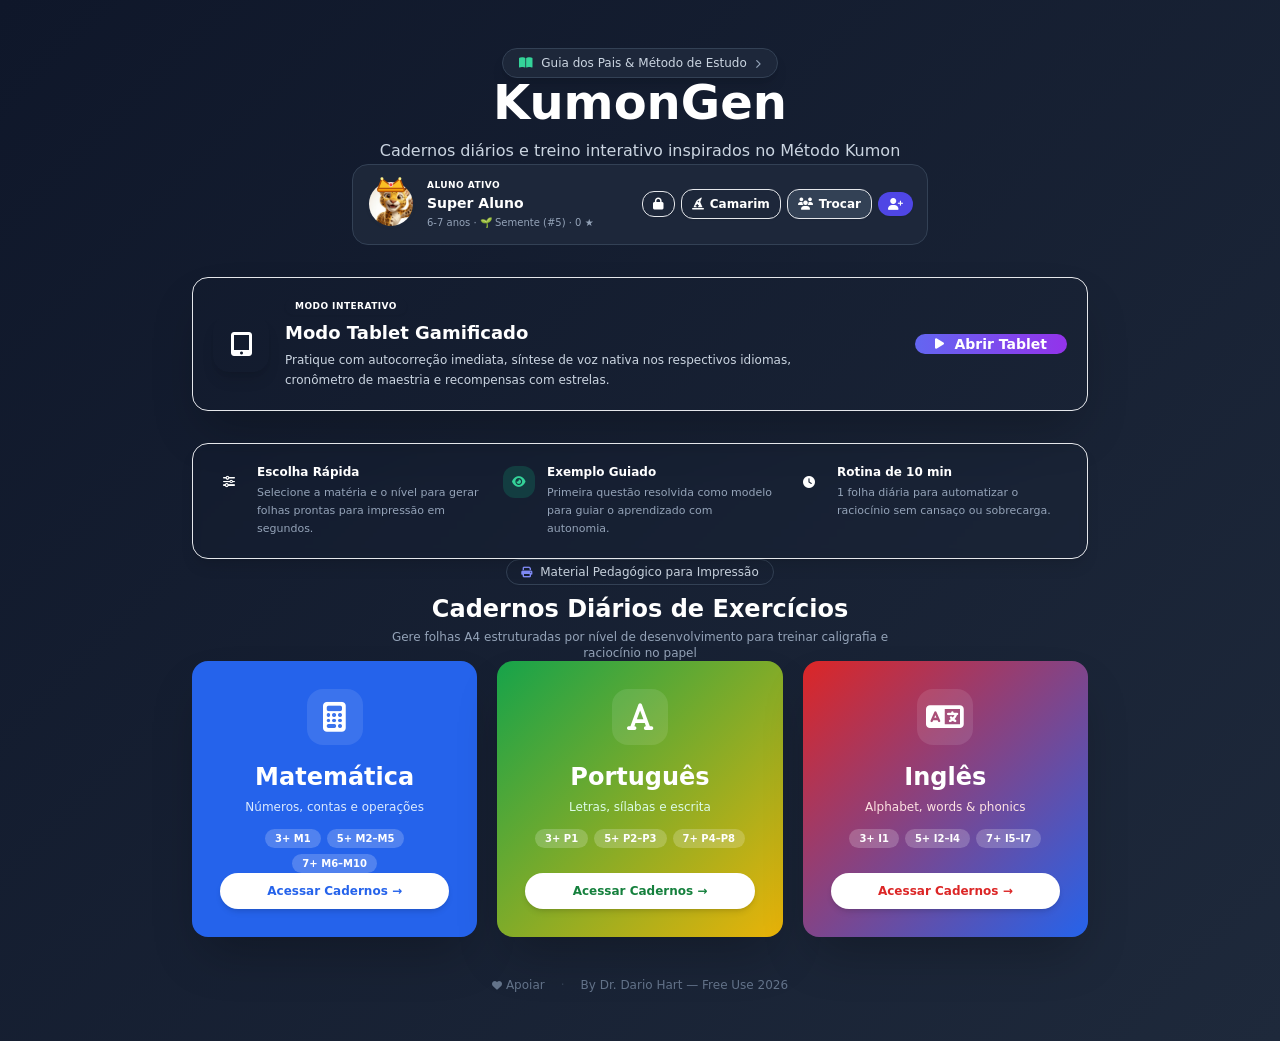
==== commit 89bf575d: "feat(kumongen-4.5.1): adaptive progression, parent area, print spool & Sprint 5.1 hardening" ====
--- a/index.html
+++ b/index.html
@@ -17,7 +17,9 @@
     <meta name="apple-mobile-web-app-capable" content="yes">
     <meta name="apple-mobile-web-app-status-bar-style" content="black-translucent">
     <meta name="apple-mobile-web-app-title" content="KumonGen">
+    <script src="progression-engine.js?v=4.0.0"></script>
     <script src="student-profiles.js?v=3.9.0"></script>
+    <script src="avatar-wardrobe.js?v=3.9.0"></script>
     <script src="parent-guide.js?v=4.3.0"></script>
     <script src="pwa-manager.js?v=4.2.0"></script>
     <meta name="description" content="KumonGen — Cadernos diários de exercícios de Matemática, Português e Inglês inspirados no Método Kumon. Imprima folhas A4 ou treine no tablet.">
@@ -50,6 +52,24 @@
                 width: 100% !important;
                 justify-content: center !important;
             }
+        }
+        /* Contraste dos Modais de Perfil no index.html */
+        #studentProfileModalContainer,
+        #studentProfileManagerModal {
+            color: #0f172a !important;
+        }
+        #studentProfileModalContainer input[type="text"],
+        #studentProfileModalContainer input[type="search"],
+        #studentProfileManagerModal input[type="text"],
+        #studentProfileManagerModal input[type="search"] {
+            color: #0f172a !important;
+            background-color: #ffffff !important;
+            -webkit-text-fill-color: #0f172a !important;
+        }
+        #studentProfileModalContainer input::placeholder,
+        #studentProfileManagerModal input::placeholder {
+            color: #64748b !important;
+            -webkit-text-fill-color: #64748b !important;
         }
     </style>
 </head>
@@ -71,23 +91,29 @@
         </p>
 
         <!-- BARRA DO ALUNO ATIVO / MULTI-PERFIS -->
-        <div id="homeStudentCard" class="max-w-xl mx-auto mb-8 bg-slate-800/90 backdrop-blur-md border border-slate-700 hover:border-amber-500/50 rounded-2xl p-3.5 flex items-center justify-between shadow-xl transition-all">
-            <div class="flex items-center gap-3 text-left min-w-0">
-                <div class="w-12 h-12 rounded-full p-0.5 bg-gradient-to-tr from-amber-400 to-yellow-500 shadow-sm flex-shrink-0 overflow-hidden">
+        <div id="homeStudentCard" class="max-w-xl mx-auto mb-8 bg-slate-800/90 backdrop-blur-md border border-slate-700 hover:border-amber-500/50 rounded-2xl p-3.5 flex flex-wrap items-center justify-between gap-2.5 shadow-xl transition-all">
+            <div class="flex items-center gap-3 text-left flex-1" style="min-width: 170px;">
+                <button type="button" onclick="if(window.AvatarWardrobe)window.AvatarWardrobe.openModal(null,{onClose:updateHomeProfile})" id="homeStudentAvatarWrap" class="w-12 h-12 rounded-full p-0.5 bg-gradient-to-tr from-amber-400 to-yellow-500 shadow-sm flex-shrink-0 cursor-pointer transition-transform hover:scale-105" title="Abrir Camarim do Mascote">
                     <img id="homeStudentAvatar" src="assets/mascotes/jaguar_avatar.png" alt="Mascote" class="w-full h-full rounded-full object-cover">
-                </div>
-                <div class="min-w-0">
+                </button>
+                <div class="min-w-0 flex-1">
                     <span class="text-[9px] text-amber-400 font-bold uppercase tracking-wider block">Aluno Ativo</span>
                     <div id="homeStudentName" class="text-sm font-bold text-white truncate leading-tight">Aluno</div>
-                    <span id="homeStudentTier" class="text-[10px] text-slate-400 block mt-0.5">6-7 anos · 0 ★</span>
-                </div>
-            </div>
-            <div class="flex items-center gap-2 flex-shrink-0">
-                <button type="button" onclick="openStudentProfiles('cards')" class="px-3 py-1.5 bg-slate-700 hover:bg-slate-600 border border-slate-600 text-slate-200 font-bold text-xs rounded-xl shadow-sm transition-all flex items-center gap-1.5 cursor-pointer active:scale-95">
+                    <span id="homeStudentTier" class="text-[10px] text-slate-400 block mt-0.5 whitespace-nowrap">6-7 anos · 0 ★</span>
+                </div>
+            </div>
+            <div class="flex items-center gap-1.5 flex-shrink-0 ml-auto">
+                <button type="button" id="homeParentAreaBtn" onclick="if(window.StudentProfileEngine && window.StudentProfileEngine.openParentDashboard) window.StudentProfileEngine.openParentDashboard();" class="px-2.5 py-1.5 bg-rose-500/20 hover:bg-rose-500/30 border border-rose-400/50 text-rose-200 font-bold text-xs rounded-xl shadow-sm transition-all flex items-center gap-1 cursor-pointer active:scale-95" title="Área Protegida dos Pais · Fraquezas e Controles">
+                    <i class="fas fa-lock text-rose-300"></i> <span class="hidden sm:inline">Pais</span>
+                </button>
+                <button type="button" id="homeWardrobeBtn" onclick="if(window.AvatarWardrobe)window.AvatarWardrobe.openModal(null,{onClose:updateHomeProfile})" class="px-2.5 py-1.5 bg-amber-500/20 hover:bg-amber-500/30 border border-amber-400/50 text-amber-300 font-bold text-xs rounded-xl shadow-sm transition-all flex items-center gap-1.5 cursor-pointer active:scale-95" title="Vestir mascote com estrelas">
+                    <i class="fas fa-hat-wizard text-amber-400"></i> Camarim
+                </button>
+                <button type="button" onclick="openStudentProfiles('cards')" class="px-2.5 py-1.5 bg-slate-700 hover:bg-slate-600 border border-slate-600 text-slate-200 font-bold text-xs rounded-xl shadow-sm transition-all flex items-center gap-1.5 cursor-pointer active:scale-95">
                     <i class="fas fa-users text-amber-400"></i> Trocar
                 </button>
-                <button type="button" onclick="openStudentProfiles('form')" class="px-3 py-1.5 bg-indigo-600 hover:bg-indigo-500 text-white font-bold text-xs rounded-xl shadow-sm transition-all flex items-center gap-1 cursor-pointer active:scale-95" title="Criar outro perfil">
-                    <i class="fas fa-user-plus"></i> Novo Perfil
+                <button type="button" onclick="openStudentProfiles('form')" class="px-2.5 py-1.5 bg-indigo-600 hover:bg-indigo-500 text-white font-bold text-xs rounded-xl shadow-sm transition-all flex items-center gap-1 cursor-pointer active:scale-95" title="Criar outro perfil">
+                    <i class="fas fa-user-plus"></i> <span class="hidden sm:inline">Novo</span>
                 </button>
             </div>
         </div>
@@ -254,17 +280,28 @@
         const student = window.StudentProfileEngine.getActive();
         if (!student) return;
         const nameEl = document.getElementById('homeStudentName');
+        const avatarWrapEl = document.getElementById('homeStudentAvatarWrap');
         const avatarEl = document.getElementById('homeStudentAvatar');
         const tierEl = document.getElementById('homeStudentTier');
         if (nameEl) nameEl.innerText = student.name || 'Super Aluno';
-        if (avatarEl) {
-            const m = window.StudentProfileEngine.MASCOTS[student.mascot] || window.StudentProfileEngine.MASCOTS.jaguar;
+        const m = window.StudentProfileEngine.MASCOTS[student.mascot] || window.StudentProfileEngine.MASCOTS.jaguar;
+        if (avatarWrapEl && window.AvatarWardrobe && typeof window.AvatarWardrobe.renderAvatarHtml === 'function') {
+            avatarWrapEl.innerHTML = window.AvatarWardrobe.renderAvatarHtml(student, 'w-full h-full rounded-full object-cover');
+            const innerImg = avatarWrapEl.querySelector('img');
+            if (innerImg) innerImg.id = 'homeStudentAvatar';
+        } else if (avatarEl) {
             avatarEl.src = m.avatar;
         }
         if (tierEl) {
             const age = window.StudentProfileEngine.AGE_TIERS[student.ageTier] || window.StudentProfileEngine.AGE_TIERS.age_6_7;
             const stars = (student.gamification && student.gamification.stars) || 0;
-            tierEl.innerText = `${(age && age.label) || '6-7 anos'} · ${stars} ★`;
+            const league = (typeof window.StudentProfileEngine.getActiveLeagueInfo === 'function')
+                ? window.StudentProfileEngine.getActiveLeagueInfo(student)
+                : { current: { icon: '🌱', short: 'Semente' }, xp: 0 };
+            const rank = (typeof window.StudentProfileEngine.getActiveRanking === 'function')
+                ? window.StudentProfileEngine.getActiveRanking(student)
+                : { activeRank: 1 };
+            tierEl.innerText = `${(age && age.label) || '6-7 anos'} · ${league.current.icon} ${league.current.short} (#${rank.activeRank}) · ${stars} ★`;
         }
         // Nota: A index preserva identidade escura de Hub central e não recebe classes de tema de mascote.
     } catch (e) {
@@ -274,6 +311,7 @@
 updateHomeProfile();
 window.addEventListener('DOMContentLoaded', updateHomeProfile);
 window.addEventListener('kumongen:student_changed', updateHomeProfile);
+window.addEventListener('kumongen:wardrobe_changed', updateHomeProfile);
 
 if ('serviceWorker' in navigator) {
   window.addEventListener('load', () => {
--- a/kumon.css
+++ b/kumon.css
@@ -283,26 +283,65 @@
     margin: 0mm;
 }
 
+#kumon-print-spool {
+    display: none;
+}
+
 @media print {
     html, body {
         width: 297mm !important;
-        height: 210mm !important;
+        height: auto !important;
         margin: 0 !important;
         padding: 0 !important;
         background: #ffffff !important;
-        overflow: hidden !important;
+        overflow: visible !important;
         -webkit-print-color-adjust: exact !important;
         print-color-adjust: exact !important;
     }
     
     /* Oculta interface e elementos não imprimíveis */
-    aside, nav, #nav-dock, .no-print,
+    aside, nav, #nav-dock, #kumonGlobalNavDock, .no-print,
     #print-tip-toast, #pdf-success-toast, #pdf-weekly-toast,
-    #kumonParentPinModal, #kumonTutorialModal, #kumonInlineEditModal, #kumonProfileModal {
+    #kumonParentPinModal, #kumonParentPasswordModal, #kumonTutorialModal, #kumonInlineEditModal, #kumonProfileModal,
+    #studentProfileManagerModal {
         display: none !important;
     }
 
-    /* Container de preview adaptado para ocupar exatamente 1 página A4 */
+    body.kumon-multiprint-active main,
+    body.kumon-multiprint-active #previewContainer {
+        display: none !important;
+    }
+
+    body.kumon-multiprint-active #kumon-print-spool {
+        display: block !important;
+        width: 297mm !important;
+        margin: 0 !important;
+        padding: 0 !important;
+        background: #ffffff !important;
+    }
+
+    .kumon-print-sheet {
+        background: #ffffff !important;
+        width: 297mm !important;
+        height: 210mm !important;
+        display: flex !important;
+        position: relative !important;
+        overflow: hidden !important;
+        margin: 0 auto !important;
+        padding: 0 !important;
+        box-sizing: border-box !important;
+        page-break-after: always !important;
+        break-after: page !important;
+        page-break-inside: avoid !important;
+        break-inside: avoid !important;
+    }
+
+    .kumon-print-sheet:last-child {
+        page-break-after: auto !important;
+        break-after: auto !important;
+    }
+
+    /* Container de preview adaptado caso imprima sem spool */
     main, #previewContainer {
         padding: 0 !important;
         margin: 0 !important;
@@ -767,27 +806,11 @@
         height: auto;
         position: static;
     }
-    main {
-        padding: 8px !important;
-        min-height: 400px;
-    }
-    #zoomContainer {
-        transform: none !important;
-        width: 100%;
-        height: auto;
-    }
-    #a4-sheet {
-        width: 100% !important;
-        height: auto !important;
-        aspect-ratio: 297 / 210;
-    }
-    .page {
-        padding: 15px 11px;
-    }
-    .exercise-row {
-        height: 28px;
-        line-height: 28px;
-        font-size: 0.9rem;
+    main#previewContainer {
+        padding: 12px 8px 80px 8px !important;
+        min-height: 300px;
+        overflow-x: hidden !important;
+        justify-content: flex-start !important;
     }
 }
 
@@ -997,4 +1020,315 @@
     min-width: 44px !important;
 }
 
-
+/* ===== MODO FONTE BASTÃO ESCOLAR (CAIXA ALTA / ED. INFANTIL BNCC EF01LP11) ===== */
+#a4-sheet.bastao-sheet-mode,
+#a4-sheet.bastao-sheet-mode .half-page,
+#a4-sheet.bastao-sheet-mode .instruction-text,
+#a4-sheet.bastao-sheet-mode .problem-text,
+#a4-sheet.bastao-sheet-mode .word-reading,
+#a4-sheet.bastao-sheet-mode .sentence-reading,
+#a4-sheet.bastao-sheet-mode .trace-word,
+#a4-sheet.bastao-sheet-mode span,
+#a4-sheet.bastao-sheet-mode p,
+#a4-sheet.bastao-sheet-mode h1,
+#a4-sheet.bastao-sheet-mode h2,
+#a4-sheet.bastao-sheet-mode h3 {
+    font-family: 'Century Gothic', 'Nunito', 'Quicksand', -apple-system, BlinkMacSystemFont, 'Segoe UI', Roboto, sans-serif !important;
+    text-transform: uppercase !important;
+    letter-spacing: 0.05em;
+}
+
+#a4-sheet.bastao-sheet-mode .name-field,
+#a4-sheet.bastao-sheet-mode .date-field,
+#a4-sheet.bastao-sheet-mode .meta-info,
+#a4-sheet.bastao-sheet-mode .score-box {
+    text-transform: uppercase !important;
+}
+
+/* ============================================================
+   KUMON GEN 3.0: POLYFILL DE UTILITÁRIOS TAILWIND V3 AUSENTES
+   Garante zero colapso de espaçamento, tamanho e gradiente offline
+   ============================================================ */
+.gap-0\.5 { gap: 0.125rem !important; }
+.gap-1\.5 { gap: 0.375rem !important; }
+.gap-2\.5 { gap: 0.625rem !important; }
+.gap-3\.5 { gap: 0.875rem !important; }
+.gap-5 { gap: 1.25rem !important; }
+
+.p-0\.5 { padding: 0.125rem !important; }
+.p-1\.5 { padding: 0.375rem !important; }
+.p-2\.5 { padding: 0.625rem !important; }
+.p-3\.5 { padding: 0.875rem !important; }
+.p-5 { padding: 1.25rem !important; }
+.p-7 { padding: 1.75rem !important; }
+
+.px-1\.5 { padding-left: 0.375rem !important; padding-right: 0.375rem !important; }
+.px-2\.5 { padding-left: 0.625rem !important; padding-right: 0.625rem !important; }
+.px-3\.5 { padding-left: 0.875rem !important; padding-right: 0.875rem !important; }
+.py-0\.5 { padding-top: 0.125rem !important; padding-bottom: 0.125rem !important; }
+.py-1\.5 { padding-top: 0.375rem !important; padding-bottom: 0.375rem !important; }
+.py-2\.5 { padding-top: 0.625rem !important; padding-bottom: 0.625rem !important; }
+.py-3\.5 { padding-top: 0.875rem !important; padding-bottom: 0.875rem !important; }
+
+.mt-0\.5 { margin-top: 0.125rem !important; }
+.mt-1\.5 { margin-top: 0.375rem !important; }
+.mt-2\.5 { margin-top: 0.625rem !important; }
+.mt-3\.5 { margin-top: 0.875rem !important; }
+.mb-0\.5 { margin-bottom: 0.125rem !important; }
+.mb-1\.5 { margin-bottom: 0.375rem !important; }
+.mb-2\.5 { margin-bottom: 0.625rem !important; }
+.mb-3\.5 { margin-bottom: 0.875rem !important; }
+.ml-0\.5 { margin-left: 0.125rem !important; }
+.mx-0\.5 { margin-left: 0.125rem !important; margin-right: 0.125rem !important; }
+
+.space-y-1\.5 > :not([hidden]) ~ :not([hidden]) { margin-top: 0.375rem !important; }
+.space-y-2 > :not([hidden]) ~ :not([hidden]) { margin-top: 0.5rem !important; }
+.space-y-2\.5 > :not([hidden]) ~ :not([hidden]) { margin-top: 0.625rem !important; }
+.space-y-3 > :not([hidden]) ~ :not([hidden]) { margin-top: 0.75rem !important; }
+.space-y-4 > :not([hidden]) ~ :not([hidden]) { margin-top: 1rem !important; }
+.space-y-5 > :not([hidden]) ~ :not([hidden]) { margin-top: 1.25rem !important; }
+.space-y-6 > :not([hidden]) ~ :not([hidden]) { margin-top: 1.5rem !important; }
+
+.w-7 { width: 1.75rem !important; }
+.h-7 { height: 1.75rem !important; }
+.w-9 { width: 2.25rem !important; }
+.h-9 { height: 2.25rem !important; }
+.w-11 { width: 2.75rem !important; }
+.h-11 { height: 2.75rem !important; }
+.w-13 { width: 3.25rem !important; }
+.h-13 { height: 3.25rem !important; }
+.w-14 { width: 3.5rem !important; }
+.h-14 { height: 3.5rem !important; }
+
+.max-w-xs { max-width: 20rem !important; }
+.max-w-sm { max-width: 24rem !important; }
+.max-w-md { max-width: 28rem !important; }
+.max-w-lg { max-width: 32rem !important; }
+.max-w-xl { max-width: 36rem !important; }
+.max-w-2xl { max-width: 42rem !important; }
+.max-w-4xl { max-width: 56rem !important; }
+.max-w-5xl { max-width: 64rem !important; }
+
+.rounded-2xl { border-radius: 1rem !important; }
+.rounded-3xl { border-radius: 1.5rem !important; }
+
+.grid-cols-3 { display: grid !important; grid-template-columns: repeat(3, minmax(0, 1fr)) !important; }
+.grid-cols-4 { display: grid !important; grid-template-columns: repeat(4, minmax(0, 1fr)) !important; }
+
+.bg-white\/10 { background-color: rgba(255, 255, 255, 0.1) !important; }
+.bg-white\/20 { background-color: rgba(255, 255, 255, 0.2) !important; }
+.border-white\/10 { border-color: rgba(255, 255, 255, 0.1) !important; }
+.border-white\/20 { border-color: rgba(255, 255, 255, 0.2) !important; }
+
+.from-indigo-500.to-purple-600 { background-image: linear-gradient(to right, #6366f1, #9333ea) !important; }
+.from-blue-600.to-indigo-600 { background-image: linear-gradient(to right, #2563eb, #4f46e5) !important; }
+.from-blue-600.to-blue-400 { background-image: linear-gradient(to bottom right, #2563eb, #60a5fa) !important; }
+.from-amber-400.to-orange-500 { background-image: linear-gradient(to top right, #fbbf24, #f97316) !important; }
+.from-amber-500.to-yellow-500 { background-image: linear-gradient(to right, #f59e0b, #eab308) !important; }
+.from-amber-500.to-orange-600 { background-image: linear-gradient(to right, #f59e0b, #ea580c) !important; }
+.from-emerald-500.to-teal-500 { background-image: linear-gradient(to top right, #10b981, #14b8a6) !important; }
+.from-emerald-500.to-emerald-600 { background-image: linear-gradient(to bottom, #10b981, #059669) !important; }
+.from-pink-500.to-rose-500 { background-image: linear-gradient(to top right, #ec4899, #f43f5e) !important; }
+.from-cyan-400.to-blue-500 { background-image: linear-gradient(to top right, #22d3ee, #3b82f6) !important; }
+
+/* Otimização Paisagem Mobile para o TaskWizard (ex: 844x390) */
+@media (max-height: 460px) and (orientation: landscape) {
+    .wizard-card-modal {
+        max-height: 94vh !important;
+        padding: 10px 14px !important;
+    }
+    .wizard-subject-grid {
+        display: grid !important;
+        grid-template-columns: repeat(3, minmax(0, 1fr)) !important;
+        gap: 8px !important;
+    }
+    .wizard-subject-grid .wizard-subject-btn {
+        flex-direction: column !important;
+        text-align: center !important;
+        align-items: center !important;
+        justify-content: center !important;
+        padding: 8px 6px !important;
+        gap: 4px !important;
+    }
+    .wizard-subject-grid .wizard-subject-btn > div > div:first-child {
+        justify-content: center !important;
+        flex-wrap: wrap !important;
+    }
+    .wizard-subject-grid .wizard-subject-btn .truncate,
+    .wizard-subject-grid .wizard-subject-btn .fa-chevron-right {
+        display: none !important;
+    }
+}
+
+/* Modo Zen: Oculta relógio visível para crianças ansiosas mantendo SCT nos bastidores */
+body[data-zen-mode="true"] #timerBadge,
+body[data-zen-mode="true"] #sctTimerDisplay {
+    background-color: #f0fdf4 !important;
+    color: #15803d !important;
+    border: 1px solid #bbf7d0 !important;
+}
+body[data-zen-mode="true"] #timerDisplay,
+body[data-zen-mode="true"] #sctTimerDisplay span {
+    display: none !important;
+}
+body[data-zen-mode="true"] #timerBadge::after,
+body[data-zen-mode="true"] #sctTimerDisplay::after {
+    content: "Zen 🌿";
+    font-size: 11px;
+    font-weight: 800;
+}
+
+/* Avatar Composed Wrapper (Camarim do Mascote) */
+.kumon-avatar-composed {
+    position: relative;
+    display: inline-block;
+    width: 100%;
+    height: 100%;
+    border-radius: 9999px;
+}
+.kumon-avatar-composed .avatar-base-img {
+    width: 100%;
+    height: 100%;
+    border-radius: 9999px;
+    object-fit: cover;
+    display: block;
+    position: relative;
+    z-index: 2;
+}
+.kumon-avatar-composed .avatar-layer-svg {
+    position: absolute;
+    inset: -18%;
+    width: 136%;
+    height: 136%;
+    pointer-events: none;
+    overflow: visible;
+}
+.kumon-avatar-composed .avatar-layer-aura { z-index: 1; }
+.kumon-avatar-composed .avatar-layer-outfit { z-index: 3; }
+.kumon-avatar-composed .avatar-layer-glasses { z-index: 4; }
+.kumon-avatar-composed .avatar-layer-hat { z-index: 5; }
+
+/* ============================================================
+   KUMONGEN 4.0 — SLIDERS DE DIFICULDADE & GAVETAS (TABLET + PC)
+   ============================================================ */
+.kumon-difficulty-slider {
+    -webkit-appearance: none;
+    appearance: none;
+    width: 100%;
+    height: 10px;
+    border-radius: 999px;
+    background: linear-gradient(90deg, #93c5fd 0%, #3b82f6 50%, #7c3aed 100%);
+    outline: none;
+    cursor: pointer;
+}
+.kumon-difficulty-slider::-webkit-slider-thumb {
+    -webkit-appearance: none;
+    appearance: none;
+    width: 24px;
+    height: 24px;
+    border-radius: 999px;
+    background: #ffffff;
+    border: 3px solid #2563eb;
+    box-shadow: 0 2px 6px rgba(37, 99, 235, 0.35);
+    cursor: grab;
+    transition: transform 0.15s ease;
+}
+.kumon-difficulty-slider::-webkit-slider-thumb:active {
+    cursor: grabbing;
+    transform: scale(1.12);
+}
+.kumon-difficulty-slider::-moz-range-thumb {
+    width: 22px;
+    height: 22px;
+    border-radius: 999px;
+    background: #ffffff;
+    border: 3px solid #2563eb;
+    box-shadow: 0 2px 6px rgba(37, 99, 235, 0.35);
+    cursor: grab;
+}
+
+/* Gavetas Sanfona Retráteis (Sidebar PC / Laptop) */
+.kumon-accordion {
+    border: 1px solid #e2e8f0;
+    border-radius: 14px;
+    background: #f8fafc;
+    overflow: hidden;
+    transition: border-color 0.2s ease, box-shadow 0.2s ease;
+}
+.kumon-accordion[open] {
+    background: #ffffff;
+    border-color: #cbd5e1;
+    box-shadow: 0 2px 6px rgba(15, 23, 42, 0.04);
+}
+.kumon-accordion > summary {
+    list-style: none;
+    cursor: pointer;
+    padding: 9px 12px;
+    font-size: 11px;
+    font-weight: 900;
+    color: #334155;
+    display: flex;
+    align-items: center;
+    justify-content: space-between;
+    user-select: none;
+    background: #f8fafc;
+}
+.kumon-accordion > summary::-webkit-details-marker {
+    display: none;
+}
+.kumon-accordion > summary .accordion-chevron {
+    transition: transform 0.2s ease;
+    font-size: 10px;
+    color: #64748b;
+}
+.kumon-accordion[open] > summary .accordion-chevron {
+    transform: rotate(180deg);
+}
+.kumon-accordion-body {
+    padding: 10px 12px 12px;
+    border-top: 1px solid #f1f5f9;
+}
+
+/* Gaveta Lateral Deslizante do Tablet (#tabletSettingsDrawer) */
+#tabletSettingsDrawerBackdrop {
+    position: fixed;
+    inset: 0;
+    z-index: 64;
+    background: rgba(15, 23, 42, 0.55);
+    backdrop-filter: blur(4px);
+    -webkit-backdrop-filter: blur(4px);
+    opacity: 0;
+    pointer-events: none;
+    transition: opacity 0.22s ease;
+}
+#tabletSettingsDrawerBackdrop.open {
+    opacity: 1;
+    pointer-events: auto;
+}
+#tabletSettingsDrawer {
+    position: fixed;
+    top: 0;
+    right: 0;
+    bottom: 0;
+    width: min(360px, 92vw);
+    max-width: 100vw;
+    z-index: 65;
+    background: #ffffff;
+    color: #0f172a;
+    box-shadow: -12px 0 35px rgba(15, 23, 42, 0.28);
+    border-left: 1px solid #e2e8f0;
+    transform: translateX(102%);
+    transition: transform 0.25s cubic-bezier(0.22, 1, 0.36, 1);
+    display: flex;
+    flex-direction: column;
+    box-sizing: border-box;
+    pointer-events: none;
+}
+#tabletSettingsDrawer.open {
+    transform: translateX(0);
+    pointer-events: auto;
+}
+
+
+
+
